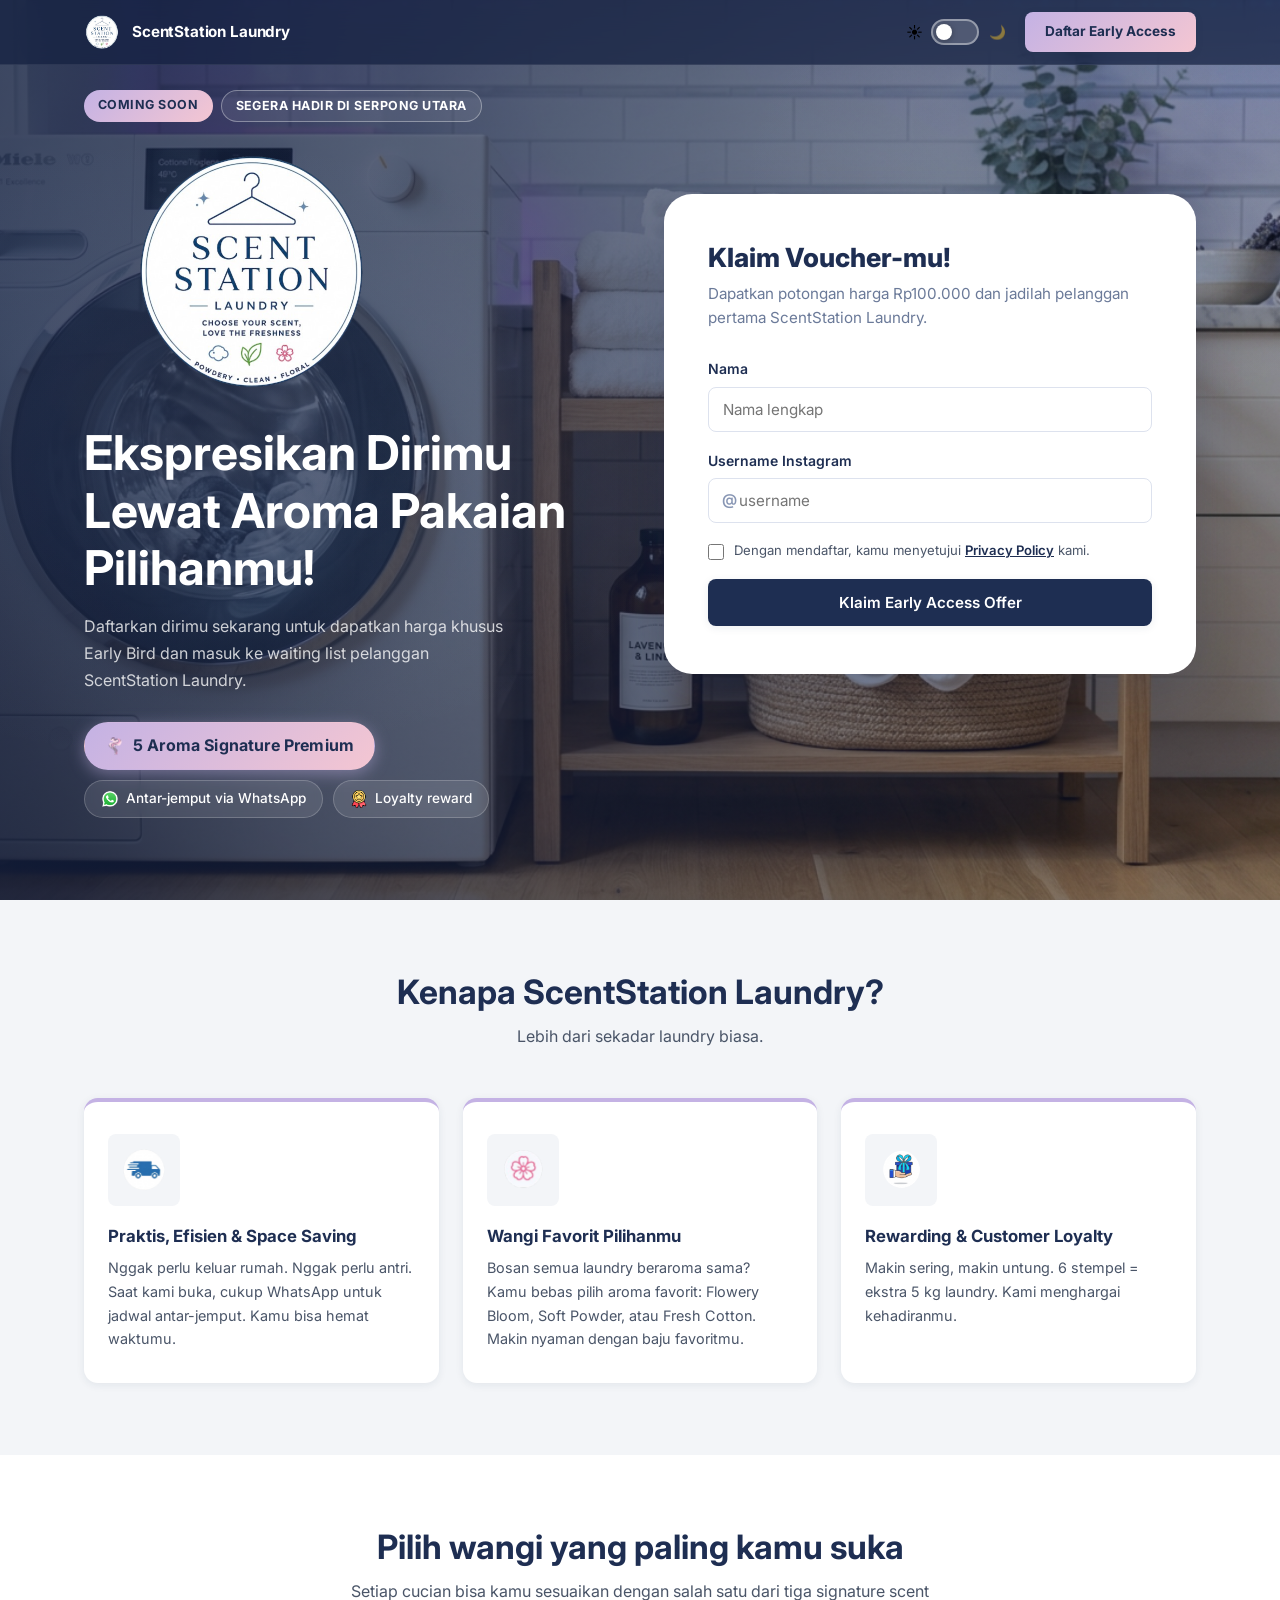
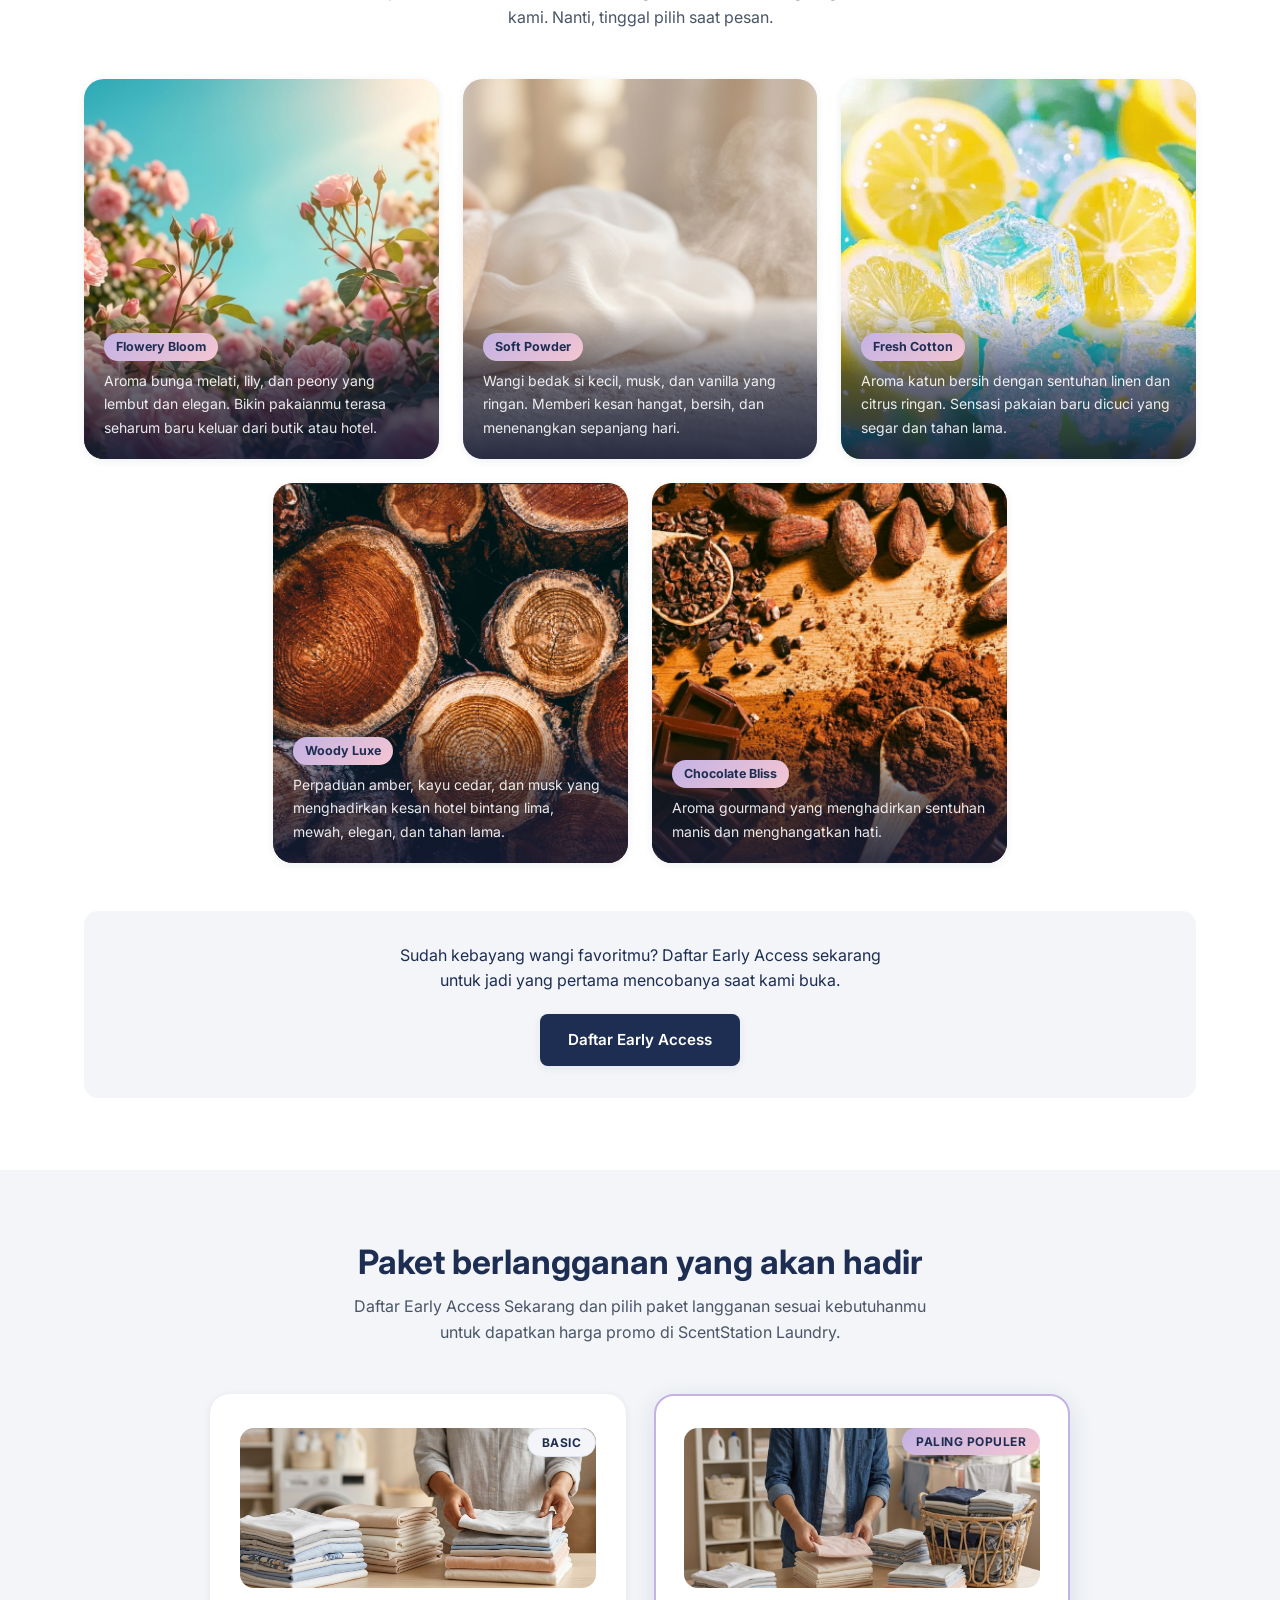
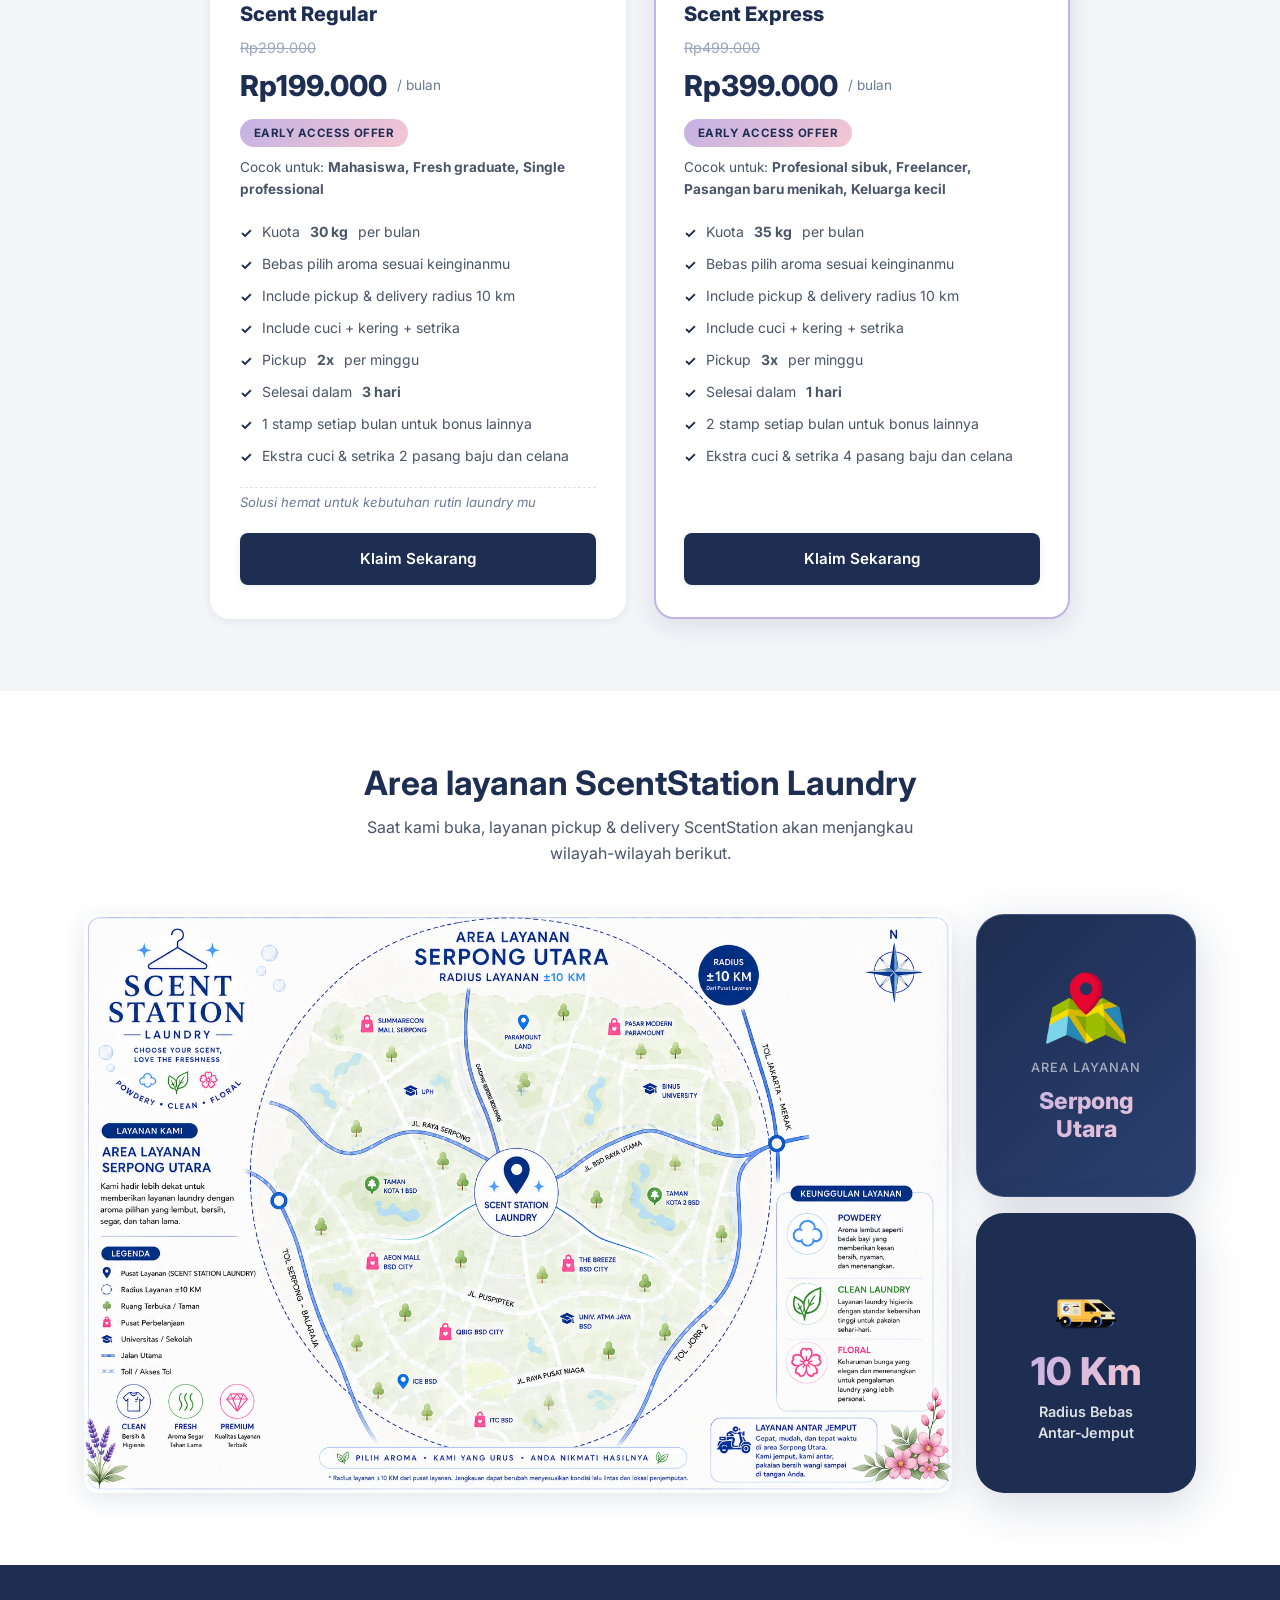
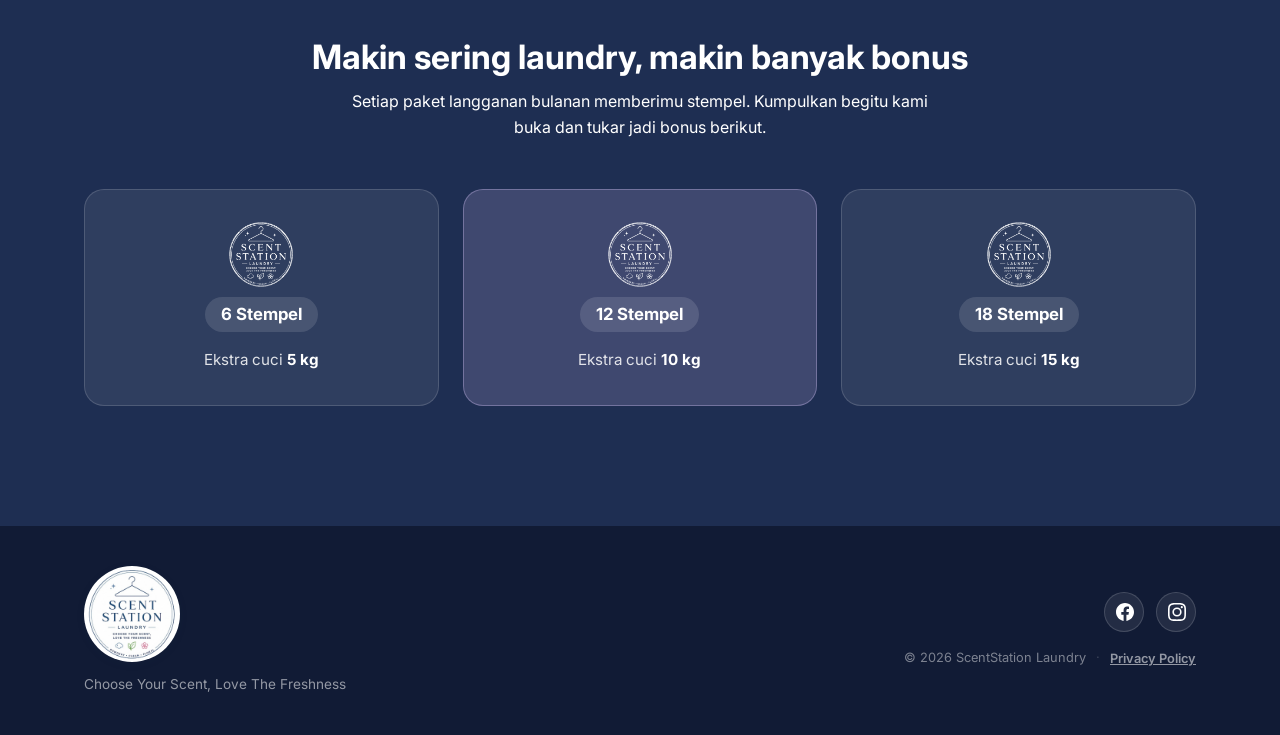
==== index.html @ eb3fe1e5 "Add thank-you page with unique URL, redirect after form submit" ====
<!DOCTYPE html>
<html lang="id">

<head>
  <meta charset="UTF-8" />
  <meta name="viewport" content="width=device-width, initial-scale=1.0" />
  <title>ScentStation Laundry – Coming Soon</title>
  <meta name="description"
    content="ScentStation Laundry – Layanan laundry antar-jemput dengan personalisasi aroma. Segera hadir di Alam Sutera, Gading Serpong, dan BSD." />
  <link rel="icon" type="image/png" href="Assets/Favicon_SSL.png" />

  <!-- Preconnect for fonts -->
  <link rel="preconnect" href="https://fonts.googleapis.com" />
  <link rel="preconnect" href="https://fonts.gstatic.com" crossorigin />

  <!-- Preload hero background image (LCP resource) -->
  <link rel="preload" as="image" href="Assets/hero-bg.jpg" />

  <!-- Load Google Fonts async to avoid render blocking (only weights actually used) -->
  <link rel="preload" as="style"
    href="https://fonts.googleapis.com/css2?family=Inter:wght@400;500;600;700;800&display=swap" />
  <link rel="stylesheet" href="https://fonts.googleapis.com/css2?family=Inter:wght@400;500;600;700;800&display=swap"
    media="print" onload="this.media='all'" />
  <noscript>
    <link rel="stylesheet"
      href="https://fonts.googleapis.com/css2?family=Inter:wght@400;500;600;700;800&display=swap" />
  </noscript>

  <link rel="stylesheet" href="style.css" />

  <!-- Google tag (gtag.js) -->
  <script async src="https://www.googletagmanager.com/gtag/js?id=G-CTFJGKZ987"></script>
  <script>
    window.dataLayer = window.dataLayer || [];
    function gtag(){dataLayer.push(arguments);}
    gtag('js', new Date());
    gtag('config', 'G-CTFJGKZ987');
  </script>

  <!-- Meta Pixel Code -->
  <script>
  !function(f,b,e,v,n,t,s)
  {if(f.fbq)return;n=f.fbq=function(){n.callMethod?
  n.callMethod.apply(n,arguments):n.queue.push(arguments)};
  if(!f._fbq)f._fbq=n;n.push=n;n.loaded=!0;n.version='2.0';
  n.queue=[];t=b.createElement(e);t.async=!0;
  t.src=v;s=b.getElementsByTagName(e)[0];
  s.parentNode.insertBefore(t,s)}(window, document,'script',
  'https://connect.facebook.net/en_US/fbevents.js');
  fbq('init', '988923817155134');
  fbq('track', 'PageView');
  </script>
  <noscript><img height="1" width="1" style="display:none"
  src="https://www.facebook.com/tr?id=988923817155134&ev=PageView&noscript=1"
  /></noscript>
  <!-- End Meta Pixel Code -->

  <!-- Google Tag Manager -->
  <script>(function(w,d,s,l,i){w[l]=w[l]||[];w[l].push({'gtm.start':
  new Date().getTime(),event:'gtm.js'});var f=d.getElementsByTagName(s)[0],
  j=d.createElement(s),dl=l!='dataLayer'?'&l='+l:'';j.async=true;j.src=
  'https://www.googletagmanager.com/gtm.js?id='+i+dl;f.parentNode.insertBefore(j,f);
  })(window,document,'script','dataLayer','GTM-MBFFF9TH');</script>
  <!-- End Google Tag Manager -->
</head>

<body>

  <!-- Google Tag Manager (noscript) -->
  <noscript><iframe src="https://www.googletagmanager.com/ns.html?id=GTM-MBFFF9TH"
  height="0" width="0" style="display:none;visibility:hidden"></iframe></noscript>
  <!-- End Google Tag Manager (noscript) -->

  <!-- =========================================
       NAVBAR
  ========================================== -->
  <nav class="navbar" id="navbar">
    <div class="navbar__inner">
      <a href="#hero" class="navbar__brand">
        <img src="Assets/Logo-SSL.png" alt="ScentStation Laundry" class="navbar__logo" width="72" height="36" />
        <span class="navbar__name">ScentStation Laundry</span>
      </a>
      <div class="navbar__right">
        <button class="theme-toggle" id="themeToggle" aria-label="Toggle dark/light mode" title="Toggle mode">
          <span class="theme-toggle__icon theme-toggle__icon--sun">☀️</span>
          <span class="theme-toggle__track">
            <span class="theme-toggle__thumb"></span>
          </span>
          <span class="theme-toggle__icon theme-toggle__icon--moon">🌙</span>
        </button>
        <a href="#hero" class="btn btn--primary navbar__cta" onclick="scrollToForm(event)">
          Daftar Early Access
        </a>
      </div>
    </div>
  </nav>

  <!-- =========================================
       HERO SECTION
  ========================================== -->
  <section class="hero" id="hero">
    <div class="hero__container">

      <!-- LEFT COLUMN -->
      <div class="hero__left">
        <div class="hero__brand-header">
          <div class="hero__badges">
            <span class="badge badge--coming-soon">Coming Soon</span>
            <span class="badge badge--location">Segera hadir di Serpong Utara</span>
          </div>

          <img src="Assets/Logo-SSL.png" alt="ScentStation Laundry Logo" class="hero__logo" width="280" height="140"
            fetchpriority="high" />
        </div>

        <h1 class="hero__headline">Ekspresikan Dirimu<br />Lewat Aroma Pakaian Pilihanmu!</h1>
        <p class="hero__subheadline">
          Daftarkan dirimu sekarang untuk dapatkan harga khusus Early Bird
          dan masuk ke waiting list pelanggan ScentStation&nbsp;Laundry.
        </p>

        <div class="hero__chips">
          <span class="chip chip--featured">
            <img src="Assets/scent-icon.png" alt="" class="chip__icon" width="18" height="18" />
            5 Aroma Signature Premium
          </span>
          <span class="chip">
            <img src="Assets/WhatsApp-icon.png" alt="" class="chip__icon" width="18" height="18" />
            Antar-jemput via WhatsApp
          </span>
          <span class="chip">
            <img src="Assets/rewardpin-icon.png" alt="" class="chip__icon" width="18" height="18" />
            Loyalty reward
          </span>
        </div>
      </div>

      <!-- RIGHT COLUMN – LEAD FORM -->
      <div class="hero__right">
        <div class="lead-form-card" id="lead-form-card">
          <h2 class="lead-form-card__title">Klaim Voucher-mu!</h2>
          <p class="lead-form-card__subtitle">Dapatkan potongan harga Rp100.000 dan jadilah pelanggan pertama
            ScentStation Laundry.</p>

          <form id="leadForm" novalidate>
            <div class="form-group">
              <label for="nama" class="form-label">Nama</label>
              <input type="text" id="nama" name="nama" class="form-input" placeholder="Nama lengkap" autocomplete="name"
                required />
              <span class="form-error" id="namaError">Nama wajib diisi.</span>
            </div>

            <div class="form-group">
              <label for="instagram" class="form-label">Username Instagram</label>
              <div class="input-instagram-wrap">
                <span class="input-instagram-prefix">@</span>
                <input type="text" id="instagram" name="instagram" class="form-input form-input--instagram"
                  placeholder="username" autocomplete="off" required />
              </div>
              <span class="form-error" id="instagramError">Username Instagram wajib diisi.</span>
            </div>

            <div class="form-checkbox-wrap">
              <input type="checkbox" id="privacyConsent" name="privacyConsent" class="form-checkbox" required />
              <label for="privacyConsent" class="form-checkbox-label">
                Dengan mendaftar, kamu menyetujui
                <button type="button" class="link-btn" id="openPrivacyPolicy">Privacy Policy</button>
                kami.
              </label>
            </div>
            <span class="form-error" id="consentError">Kamu perlu menyetujui Privacy Policy untuk melanjutkan.</span>

            <button type="submit" class="btn btn--primary btn--full" id="submitBtn">
              Klaim Early Access Offer
            </button>
          </form>
        </div>
      </div>
    </div>
  </section>

  <!-- =========================================
       SECTION: KENAPA SCENTSTATION
  ========================================== -->
  <section class="section section--light" id="kenapa">
    <div class="container">
      <div class="section-header">
        <h2 class="section-title">Kenapa ScentStation Laundry?</h2>
        <p class="section-sub">Lebih dari sekadar laundry biasa.</p>
      </div>

      <div class="cards-3">
        <!-- Card 1 -->
        <div class="value-card">
          <div class="value-card__icon-wrap">
            <img src="Assets/delivery-icon.png" alt="Pickup & Delivery" class="value-card__icon" width="42" height="42"
              loading="lazy" />
          </div>
          <h3 class="value-card__title">Praktis, Efisien &amp; Space Saving</h3>
          <p class="value-card__body">
            Nggak perlu keluar rumah. Nggak perlu antri. Saat kami buka, cukup WhatsApp untuk jadwal
            antar-jemput. Kamu bisa hemat waktumu.
          </p>
        </div>

        <!-- Card 2 -->
        <div class="value-card">
          <div class="value-card__icon-wrap">
            <img src="Assets/flower-icon.png" alt="Pilih Aroma" class="value-card__icon" width="42" height="42"
              loading="lazy" />
          </div>
          <h3 class="value-card__title">Wangi Favorit Pilihanmu</h3>
          <p class="value-card__body">
            Bosan semua laundry beraroma sama? Kamu bebas pilih aroma favorit: Flowery Bloom,
            Soft Powder, atau Fresh Cotton. Makin nyaman dengan baju favoritmu.
          </p>
        </div>

        <!-- Card 3 -->
        <div class="value-card">
          <div class="value-card__icon-wrap">
            <img src="Assets/reward-icon.png" alt="Loyalty Reward" class="value-card__icon" width="42" height="42"
              loading="lazy" />
          </div>
          <h3 class="value-card__title">Rewarding &amp; Customer Loyalty</h3>
          <p class="value-card__body">
            Makin sering, makin untung. 6 stempel = ekstra 5&nbsp;kg laundry. Kami menghargai kehadiranmu.
          </p>
        </div>
      </div>
    </div>
  </section>

  <!-- =========================================
       SECTION: PILIH AROMA
  ========================================== -->
  <section class="section section--white" id="aroma">
    <div class="container">
      <div class="section-header">
        <h2 class="section-title">Pilih wangi yang paling kamu suka</h2>
        <p class="section-sub">
          Setiap cucian bisa kamu sesuaikan dengan salah satu dari tiga signature scent kami.
          Nanti, tinggal pilih saat pesan.
        </p>
      </div>

      <div class="aroma-grid">
        <!-- Flowery Bloom -->
        <div class="aroma-card aroma-card--floral">
          <div class="aroma-card__visual">
            <img src="Assets/floral-illustration.png" alt="Flowery Bloom" class="aroma-card__img" loading="lazy" />
          </div>
          <div class="aroma-card__content">
            <span class="aroma-badge">Flowery Bloom</span>
            <p class="aroma-card__desc">
              Aroma bunga melati, lily, dan peony yang lembut dan elegan. Bikin pakaianmu terasa
              seharum baru keluar dari butik atau hotel.
            </p>
          </div>
        </div>

        <!-- Soft Powder -->
        <div class="aroma-card aroma-card--powder">
          <div class="aroma-card__visual">
            <img src="Assets/powdery-illustration.png" alt="Soft Powder" class="aroma-card__img" loading="lazy" />
          </div>
          <div class="aroma-card__content">
            <span class="aroma-badge">Soft Powder</span>
            <p class="aroma-card__desc">
              Wangi bedak si kecil, musk, dan vanilla yang ringan. Memberi kesan hangat, bersih, dan
              menenangkan sepanjang hari.
            </p>
          </div>
        </div>

        <!-- Fresh Cotton -->
        <div class="aroma-card aroma-card--cotton">
          <div class="aroma-card__visual">
            <img src="Assets/fresh-illustration.png" alt="Fresh Cotton" class="aroma-card__img" loading="lazy" />
          </div>
          <div class="aroma-card__content">
            <span class="aroma-badge">Fresh Cotton</span>
            <p class="aroma-card__desc">
              Aroma katun bersih dengan sentuhan linen dan citrus ringan. Sensasi pakaian baru
              dicuci yang segar dan tahan lama.
            </p>
          </div>
        </div>

        <!-- Woody Luxe -->
        <div class="aroma-card aroma-card--woody">
          <div class="aroma-card__visual">
            <img src="Assets/Woody.png" alt="Woody Luxe" class="aroma-card__img" loading="lazy" />
          </div>
          <div class="aroma-card__content">
            <span class="aroma-badge">Woody Luxe</span>
            <p class="aroma-card__desc">
              Perpaduan amber, kayu cedar, dan musk yang menghadirkan kesan hotel bintang lima, mewah, elegan, dan tahan lama.
            </p>
          </div>
        </div>

        <!-- Chocolate Bliss -->
        <div class="aroma-card aroma-card--chocolate">
          <div class="aroma-card__visual">
            <img src="Assets/Choco.png" alt="Chocolate Bliss" class="aroma-card__img" loading="lazy" />
          </div>
          <div class="aroma-card__content">
            <span class="aroma-badge">Chocolate Bliss</span>
            <p class="aroma-card__desc">
              Aroma gourmand yang menghadirkan sentuhan manis dan menghangatkan hati.
            </p>
          </div>
        </div>
      </div>

      <div class="aroma-cta">
        <p class="aroma-cta__text">
          Sudah kebayang wangi favoritmu? Daftar Early Access sekarang untuk jadi yang pertama
          mencobanya saat kami buka.
        </p>
        <a href="#hero" class="btn btn--primary aroma-cta__btn">Daftar Early Access</a>
      </div>
    </div>
  </section>

  <!-- =========================================
       SECTION: PAKET LANGGANAN
  ========================================== -->
  <section class="section section--light" id="paket">
    <div class="container">
      <div class="section-header">
        <h2 class="section-title">Paket berlangganan yang akan hadir</h2>
        <p class="section-sub">
          Daftar Early Access Sekarang dan pilih paket langganan sesuai kebutuhanmu
          untuk dapatkan harga promo di ScentStation Laundry.
        </p>
      </div>

      <div class="pricing-grid">

        <!-- SCENT REGULAR -->
        <div class="pricing-card">
          <div class="pricing-card__header">
            <div class="pricing-card__illustration">
              <img src="Assets/paketregular-illustration.png" alt="Scent Regular" loading="lazy" />
            </div>
            <span class="pricing-badge pricing-badge--basic">Basic</span>
            <h3 class="pricing-card__name">Scent Regular</h3>
            <div class="pricing-card__price-block">
              <span class="pricing-card__price-original">Rp299.000</span>
              <div class="pricing-card__price-row">
                <span class="pricing-card__price">Rp199.000</span>
                <span class="pricing-card__period">/ bulan</span>
                <span class="badge badge--early-access">Early Access Offer</span>
              </div>
            </div>
            <p class="pricing-card__fit">
              Cocok untuk: <strong>Mahasiswa, Fresh graduate, Single professional</strong>
            </p>
          </div>

          <ul class="pricing-card__features">
            <li><span class="feat-icon">✓</span> Kuota <strong>30 kg</strong> per bulan</li>
            <li><span class="feat-icon">✓</span> Bebas pilih aroma sesuai keinginanmu</li>
            <li><span class="feat-icon">✓</span> Include pickup &amp; delivery radius 10 km</li>
            <li><span class="feat-icon">✓</span> Include cuci + kering + setrika</li>
            <li><span class="feat-icon">✓</span> Pickup <strong>2x</strong> per minggu</li>
            <li><span class="feat-icon">✓</span> Selesai dalam <strong>3 hari</strong></li>
            <li><span class="feat-icon">✓</span> 1 stamp setiap bulan untuk bonus lainnya</li>
            <li><span class="feat-icon">✓</span> Ekstra cuci &amp; setrika 2 pasang baju dan celana</li>
          </ul>

          <p class="pricing-card__highlight">
            Solusi hemat untuk kebutuhan rutin laundry mu
          </p>

          <a href="#hero" class="btn btn--primary btn--full pricing-btn" onclick="scrollToForm(event)">
            Klaim Sekarang
          </a>
        </div>

        <!-- SCENT EXPRESS -->
        <div class="pricing-card pricing-card--popular">
          <div class="pricing-card__header">
            <div class="pricing-card__illustration">
              <img src="Assets/paketexpress-illustration.png" alt="Scent Express" loading="lazy" />
            </div>
            <span class="pricing-badge pricing-badge--popular">Paling Populer</span>
            <h3 class="pricing-card__name">Scent Express</h3>
            <div class="pricing-card__price-block">
              <span class="pricing-card__price-original">Rp499.000</span>
              <div class="pricing-card__price-row">
                <span class="pricing-card__price">Rp399.000</span>
                <span class="pricing-card__period">/ bulan</span>
                <span class="badge badge--early-access">Early Access Offer</span>
              </div>
            </div>
            <p class="pricing-card__fit">
              Cocok untuk: <strong>Profesional sibuk, Freelancer, Pasangan baru menikah, Keluarga kecil</strong>
            </p>
          </div>

          <ul class="pricing-card__features">
            <li><span class="feat-icon">✓</span> Kuota <strong>35 kg</strong> per bulan</li>
            <li><span class="feat-icon">✓</span> Bebas pilih aroma sesuai keinginanmu</li>
            <li><span class="feat-icon">✓</span> Include pickup &amp; delivery radius 10 km</li>
            <li><span class="feat-icon">✓</span> Include cuci + kering + setrika</li>
            <li><span class="feat-icon">✓</span> Pickup <strong>3x</strong> per minggu</li>
            <li><span class="feat-icon">✓</span> Selesai dalam <strong>1 hari</strong></li>
            <li><span class="feat-icon">✓</span> 2 stamp setiap bulan untuk bonus lainnya</li>
            <li><span class="feat-icon">✓</span> Ekstra cuci &amp; setrika 4 pasang baju dan celana</li>
          </ul>

          <a href="#hero" class="btn btn--primary btn--full pricing-btn" onclick="scrollToForm(event)">
            Klaim Sekarang
          </a>
        </div>

      </div>
    </div>
  </section>

  <!-- =========================================
       SECTION: PICKUP & DELIVERY AREA
  ========================================== -->
  <section class="section section--white" id="area">
    <div class="container">
      <div class="section-header">
        <h2 class="section-title">Area layanan ScentStation Laundry</h2>
        <p class="section-sub">
          Saat kami buka, layanan pickup &amp; delivery ScentStation akan menjangkau wilayah-wilayah
          berikut.
        </p>
      </div>

      <div class="area-content">
        <div class="area-map">
          <img src="Assets/New_Map_SSL.png" alt="Peta area layanan ScentStation Laundry" class="area-map__img"
            loading="lazy" />
        </div>
        <div class="area-chips-wrap">
          <div class="area-radius-card area-radius-card--area">
            <img src="Assets/coverage.png" alt="Lokasi" class="area-radius-card__icon area-radius-card__icon--colored"
              width="40" height="40" loading="lazy" />
            <p class="area-radius-card__area-title">Area Layanan</p>
            <p class="area-radius-card__number area-radius-card__number--sm">Serpong Utara</p>
          </div>
          <div class="area-radius-card">
            <img src="Assets/delivery.png" alt="Delivery" class="area-radius-card__icon area-radius-card__icon--colored"
              width="40" height="40" loading="lazy" />
            <p class="area-radius-card__number">10 Km</p>
            <p class="area-radius-card__label">Radius Bebas<br />Antar-Jemput</p>
          </div>
        </div>
      </div>
    </div>
  </section>

  <!-- =========================================
       SECTION: CUSTOMER REWARD
  ========================================== -->
  <section class="section section--navy" id="reward">
    <div class="container">
      <div class="section-header section-header--light">
        <h2 class="section-title">Makin sering laundry, makin banyak bonus</h2>
        <p class="section-sub">
          Setiap paket langganan bulanan memberimu stempel. Kumpulkan begitu kami buka dan tukar
          jadi bonus berikut.
        </p>
      </div>

      <div class="reward-grid">
        <div class="reward-card">
          <div class="reward-card__stamps">
            <img src="Assets/StampPutih_SSL.png" alt="Stamp" class="reward-stamp-img" width="64" height="64"
              loading="lazy" />
            <span class="reward-card__count">6 Stempel</span>
          </div>
          <p class="reward-card__bonus">Ekstra cuci <strong>5 kg</strong></p>
        </div>

        <div class="reward-card reward-card--mid">
          <div class="reward-card__stamps">
            <img src="Assets/StampPutih_SSL.png" alt="Stamp" class="reward-stamp-img" width="64" height="64"
              loading="lazy" />
            <span class="reward-card__count">12 Stempel</span>
          </div>
          <p class="reward-card__bonus">Ekstra cuci <strong>10 kg</strong></p>
        </div>

        <div class="reward-card">
          <div class="reward-card__stamps">
            <img src="Assets/StampPutih_SSL.png" alt="Stamp" class="reward-stamp-img" width="64" height="64"
              loading="lazy" />
            <span class="reward-card__count">18 Stempel</span>
          </div>
          <p class="reward-card__bonus">Ekstra cuci <strong>15 kg</strong></p>
        </div>
      </div>

    </div>
  </section>

  <!-- =========================================
       FOOTER
  ========================================== -->
  <footer class="footer">
    <div class="container footer__inner">
      <div class="footer__brand">
        <div class="footer__logo-wrap">
          <img src="Assets/Logo-SSL.png" alt="ScentStation Laundry" class="footer__logo" width="88" height="44"
            loading="lazy" />
        </div>
        <p class="footer__tagline">Choose Your Scent, Love The Freshness</p>
      </div>
      <div class="footer__right">
        <div class="footer__socials">
          <a href="https://web.facebook.com/ScentStationlaundry" target="_blank" rel="noopener noreferrer" class="social-btn social-btn--facebook" aria-label="Facebook">
            <span class="social-btn__icon">
              <svg class="social-svg" viewBox="0 0 24 24" width="18" height="18">
                <path fill="currentColor" d="M24 12.073c0-6.627-5.373-12-12-12s-12 5.373-12 12c0 5.99 4.388 10.954 10.125 11.854v-8.385H7.078v-3.47h3.047V9.43c0-3.007 1.792-4.669 4.533-4.669 1.312 0 2.686.235 2.686.235v2.953H15.83c-1.491 0-1.956.925-1.956 1.874v2.25h3.328l-.532 3.47h-2.796v8.385C19.612 23.027 24 18.062 24 12.073z"/>
              </svg>
            </span>
            <span class="social-btn__text">Facebook</span>
          </a>
          <a href="https://www.instagram.com/scentstation.laundry" target="_blank" rel="noopener noreferrer" class="social-btn social-btn--instagram" aria-label="Instagram">
            <span class="social-btn__icon">
              <svg class="social-svg" viewBox="0 0 24 24" width="18" height="18">
                <path fill="currentColor" d="M12 2.163c3.204 0 3.584.012 4.85.07 3.252.148 4.771 1.691 4.919 4.919.058 1.265.069 1.645.069 4.849 0 3.205-.012 3.584-.069 4.849-.149 3.225-1.664 4.771-4.919 4.919-1.266.058-1.644.07-4.85.07-3.204 0-3.584-.012-4.849-.07-3.26-.149-4.771-1.699-4.919-4.92-.058-1.265-.07-1.644-.07-4.849 0-3.204.013-3.583.07-4.849.149-3.227 1.664-4.771 4.919-4.919 1.266-.057 1.645-.069 4.849-.069zM12 0C8.741 0 8.333.014 7.053.072 2.695.272.273 2.69.073 7.051.014 8.333 0 8.741 0 12c0 3.259.014 3.668.072 4.948.2 4.358 2.618 6.78 6.98 6.98 1.281.058 1.689.072 4.948.072 3.259 0 3.668-.014 4.948-.072 4.354-.2 6.782-2.618 6.979-6.98.059-1.28.073-1.689.073-4.948 0-3.259-.014-3.667-.072-4.947-.196-4.354-2.617-6.78-6.979-6.98C15.668.014 15.259 0 12 0zm0 5.838a6.162 6.162 0 1 0 0 12.324 6.162 6.162 0 0 0 0-12.324zM12 16a4 4 0 1 1 0-8 4 4 0 0 1 0 8zm6.406-11.845a1.44 1.44 0 1 0 0 2.881 1.44 1.44 0 0 0 0-2.881z"/>
              </svg>
            </span>
            <span class="social-btn__text">Instagram</span>
          </a>
        </div>
        <div class="footer__copy">
          <span>&copy; 2026 ScentStation Laundry</span>
          <span class="footer__divider">&middot;</span>
          <button type="button" class="link-btn" id="openPrivacyFooter">Privacy Policy</button>
        </div>
      </div>
    </div>
  </footer>

  <!-- =========================================
       PRIVACY POLICY POP-UP
  ========================================== -->
  <div class="overlay" id="privacyOverlay" role="dialog" aria-modal="true" aria-labelledby="privacyTitle" hidden>
    <div class="popup popup--privacy">
      <button class="popup__close" id="closePrivacy" aria-label="Tutup">&#x2715;</button>
      <h2 class="popup__title" id="privacyTitle">Privacy Policy</h2>
      <div class="privacy-content" id="privacyContent">
        <p class="privacy-effective"><strong>Berlaku sejak:</strong> <span id="privacyDate"></span></p>

        <h3>1. Siapa Kami</h3>
        <p>ScentStation Laundry adalah layanan laundry antar-jemput dengan personalisasi aroma yang sedang bersiap
          beroperasi di wilayah Alam Sutera, Gading Serpong, dan BSD. Saat ini kami berada pada tahap pra-launching.
          Kami berkomitmen untuk melindungi privasi dan data pribadi calon pelanggan kami sesuai dengan ketentuan
          peraturan perundang-undangan yang berlaku.</p>

        <h3>2. Data yang Kami Kumpulkan</h3>
        <p>Melalui formulir pendaftaran waitlist pra-launching ini, kami mengumpulkan:</p>
        <ul>
          <li><strong>Nama</strong>: untuk mengidentifikasi dan menyapa kamu secara personal.</li>
          <li><strong>Username Instagram</strong>: sebagai saluran komunikasi utama terkait informasi peluncuran
            layanan.</li>
        </ul>
        <p>Kami tidak mengumpulkan nomor telepon, alamat email, alamat fisik, atau data keuangan pada tahap ini.</p>

        <h3>3. Tujuan Penggunaan Data</h3>
        <p>Data yang kamu berikan digunakan semata-mata untuk:</p>
        <ul>
          <li>Mengirimkan informasi peluncuran resmi ScentStation Laundry kepadamu.</li>
          <li>Menghubungi kamu terkait penawaran early bird bagi pendaftar awal.</li>
          <li>Memasukkan namamu ke dalam waiting list pelanggan pertama ScentStation Laundry.</li>
        </ul>

        <h3>4. Penyimpanan Data</h3>
        <p>Data kamu disimpan secara aman dan hanya dapat diakses oleh tim internal ScentStation Laundry. Kami tidak
          menyimpan data di server pihak ketiga yang tidak terpercaya.</p>

        <h3>5. Tidak Ada Pembagian Data ke Pihak Ketiga</h3>
        <p>ScentStation Laundry <strong>tidak menjual, menyewakan, atau membagikan</strong> data pribadimu kepada pihak
          ketiga mana pun — termasuk pengiklan, mitra bisnis, atau platform lain — tanpa persetujuan eksplisit darimu.
        </p>

        <h3>6. Hak Kamu atas Data Pribadi</h3>
        <p>Kamu berhak untuk:</p>
        <ul>
          <li>Meminta akses ke data pribadi yang telah kamu berikan.</li>
          <li>Meminta penghapusan datamu dari sistem kami kapan saja.</li>
          <li>Menarik persetujuan dan berhenti menerima komunikasi dari kami.</li>
        </ul>
        <p>Untuk menggunakan hak-hak tersebut, hubungi kami melalui Instagram <strong>@scentstation.laundry</strong>.
        </p>

        <h3>7. Keamanan Data</h3>
        <p>Kami menerapkan langkah-langkah keamanan yang wajar untuk melindungi data pribadimu dari akses tidak sah,
          perubahan, pengungkapan, atau penghancuran.</p>

        <h3>8. Perubahan Kebijakan</h3>
        <p>ScentStation Laundry dapat memperbarui Privacy Policy ini sewaktu-waktu. Perubahan signifikan akan
          diinformasikan melalui Instagram kami. Tanggal pembaruan akan selalu tercantum di bagian atas dokumen ini.</p>

        <h3>9. Hubungi Kami</h3>
        <p>Jika kamu memiliki pertanyaan tentang Privacy Policy ini, silakan hubungi kami melalui:<br />
          Instagram: <strong>@scentstation.laundry</strong></p>
      </div>
      <button class="btn btn--primary popup__close-btn" id="closePrivacyBtn">Mengerti</button>
    </div>
  </div>

  <button class="klaim-voucher" id="klaimVoucher" aria-label="Klaim Voucher" title="Klaim Voucher">
    <img src="Assets/icon-gift.png" alt="Klaim Voucher" class="klaim-voucher__icon" width="60" height="60" />
  </button>

  <script src="script.js" defer></script>
</body>

</html>
---- style.css ----
/* =============================================
   SCENTSTATION LAUNDRY – STYLESHEET
   ============================================= */

/* ── 1. RESET & BASE ─────────────────────────── */
*,
*::before,
*::after {
  box-sizing: border-box;
  margin: 0;
  padding: 0;
}

html {
  scroll-behavior: smooth;
  font-size: 16px;
}

body {
  font-family: 'Inter', sans-serif;
  background-color: #FFFFFF;
  color: #1E2E52;
  line-height: 1.6;
  -webkit-font-smoothing: antialiased;
}

img {
  max-width: 100%;
  height: auto;
  display: block;
}

a {
  text-decoration: none;
  color: inherit;
}

ul {
  list-style: none;
}

button {
  cursor: pointer;
  font-family: inherit;
  border: none;
  background: none;
}

/* ── 2. DESIGN TOKENS ────────────────────────── */
:root {
  --navy: #1E2E52;
  --soft-blue: #A9C7E8;
  --lavender: #C4B2E4;
  --soft-pink: #F4C6D2;
  --white: #FFFFFF;
  --light-gray: #F3F5F8;
  --accent-grad: linear-gradient(135deg, #C4B2E4 0%, #F4C6D2 100%);
  --shadow-sm: 0 2px 8px rgba(30, 46, 82, .08);
  --shadow-md: 0 6px 24px rgba(30, 46, 82, .12);
  --shadow-lg: 0 12px 48px rgba(30, 46, 82, .18);
  --radius-sm: 8px;
  --radius-md: 14px;
  --radius-lg: 20px;
  --radius-xl: 28px;
  --transition: .22s ease;

  /* light mode surface tokens */
  --bg-page: #FFFFFF;
  --bg-light: #F3F5F8;
  --text-primary: #1E2E52;
  --text-secondary: #4a5568;
  --text-muted: #6b7a99;
  --border-color: #dde2ee;
  --card-bg: #FFFFFF;
  --card-shadow: 0 2px 8px rgba(30, 46, 82, .08);
}

/* dark mode overrides */
body.dark-mode {
  --bg-page: #0f172a;
  --bg-light: #1e293b;
  --text-primary: #e2e8f0;
  --text-secondary: #94a3b8;
  --text-muted: #64748b;
  --border-color: #334155;
  --card-bg: #1e293b;
  --card-shadow: 0 2px 8px rgba(0, 0, 0, .3);
}

/* ── 3. TYPOGRAPHY ───────────────────────────── */
h1,
h2,
h3,
h4 {
  line-height: 1.2;
  font-weight: 700;
  color: var(--navy);
}

h1 {
  font-size: clamp(2rem, 4.5vw, 3rem);
}

h2 {
  font-size: clamp(1.5rem, 3vw, 2.1rem);
}

h3 {
  font-size: clamp(1rem, 2vw, 1.2rem);
}

/* ── 4. LAYOUT HELPERS ───────────────────────── */
.container {
  width: 100%;
  max-width: 1160px;
  margin: 0 auto;
  padding: 0 24px;
}

.section {
  padding: 72px 0;
}

.section--white {
  background: var(--white);
}

.section--light {
  background: var(--light-gray);
}

.section--navy {
  background: var(--navy);
}

.section-header {
  text-align: center;
  margin-bottom: 48px;
}

.section-header--light .section-title,
.section-header--light .section-sub {
  color: var(--white);
}

.section-title {
  margin-bottom: 12px;
}

.section-sub {
  font-size: 1rem;
  color: #4a5568;
  max-width: 600px;
  margin: 0 auto;
}

/* ── 5. BUTTONS ──────────────────────────────── */
.btn {
  display: inline-block;
  padding: 14px 28px;
  border-radius: var(--radius-sm);
  font-size: .95rem;
  font-weight: 600;
  text-align: center;
  transition: filter var(--transition), transform var(--transition), box-shadow var(--transition);
  white-space: nowrap;
}

.btn:hover {
  filter: brightness(1.06);
  transform: translateY(-1px);
}

.btn:active {
  transform: translateY(0);
}

.btn--primary {
  background: var(--navy);
  color: var(--white);
  box-shadow: var(--shadow-sm);
}

.btn--primary:hover {
  box-shadow: var(--shadow-md);
}

.btn--outline {
  background: transparent;
  color: var(--navy);
  border: 2px solid var(--navy);
}

.btn--outline:hover {
  background: var(--navy);
  color: var(--white);
}

.btn--accent {
  background: var(--accent-grad);
  color: var(--navy);
  font-weight: 700;
}

.btn--full {
  width: 100%;
  display: block;
}

.link-btn {
  background: none;
  border: none;
  color: var(--navy);
  font-weight: 600;
  text-decoration: underline;
  cursor: pointer;
  font-size: inherit;
  padding: 0;
}

/* ── 6. BADGES ───────────────────────────────── */
.badge {
  display: inline-block;
  padding: 5px 14px;
  border-radius: 999px;
  font-size: .78rem;
  font-weight: 700;
  letter-spacing: .04em;
  text-transform: uppercase;
}

.badge--coming-soon {
  background: var(--accent-grad);
  color: var(--navy);
}

.badge--location {
  background: rgba(169, 199, 232, .25);
  color: var(--navy);
  border: 1px solid var(--soft-blue);
}

.badge--early-access {
  background: var(--accent-grad);
  color: var(--navy);
  font-size: .72rem;
  margin-top: 4px;
}

/* ── DARK MODE TOKENS ────────────────────────── */
body {
  transition: background-color .3s ease, color .3s ease;
}

body.dark-mode {
  background-color: #0f172a;
  color: #e2e8f0;
}

body.dark-mode .section--white {
  background: #0f172a;
}

body.dark-mode .section--light {
  background: #1e293b;
}

body.dark-mode h1,
body.dark-mode h2,
body.dark-mode h3,
body.dark-mode h4 {
  color: #e2e8f0;
}

body.dark-mode .section-sub {
  color: #94a3b8;
}

body.dark-mode .value-card {
  background: #1e293b;
  box-shadow: 0 2px 8px rgba(0, 0, 0, .3);
}

body.dark-mode .value-card__title {
  color: #e2e8f0;
}

body.dark-mode .value-card__body {
  color: #94a3b8;
}

body.dark-mode .value-card__icon-wrap {
  background: #0f172a;
}

body.dark-mode .lead-form-card {
  background: #1e293b;
}

body.dark-mode .lead-form-card__title {
  color: #e2e8f0;
}

body.dark-mode .lead-form-card__subtitle {
  color: #64748b;
}

body.dark-mode .form-label {
  color: #e2e8f0;
}

body.dark-mode .form-input {
  background: #0f172a;
  color: #e2e8f0;
  border-color: #334155;
}

body.dark-mode .form-checkbox-label {
  color: #94a3b8;
}

body.dark-mode .form-checkbox-label .link-btn {
  color: #e2e8f0;
}

body.dark-mode .pricing-card {
  background: #1e293b;
  box-shadow: 0 2px 8px rgba(0, 0, 0, .3);
}

body.dark-mode .pricing-card__name {
  color: #e2e8f0;
}

body.dark-mode .pricing-card__price {
  color: #e2e8f0;
}

body.dark-mode .pricing-card__period {
  color: #64748b;
}

body.dark-mode .pricing-card__fit {
  color: #94a3b8;
}

body.dark-mode .pricing-card__features li {
  color: #94a3b8;
}

body.dark-mode .pricing-card__highlight {
  color: #64748b;
  border-top-color: #334155;
}

body.dark-mode .pricing-badge--basic {
  background: #0f172a;
  color: #e2e8f0;
  border-color: #334155;
}

body.dark-mode .aroma-cta {
  background: #1e293b;
}

body.dark-mode .aroma-cta__text {
  color: #e2e8f0;
}

body.dark-mode .popup {
  background: #1e293b;
}

body.dark-mode .popup__title {
  color: #e2e8f0;
}

body.dark-mode .popup__body {
  color: #94a3b8;
}

body.dark-mode .privacy-content {
  color: #94a3b8;
}

body.dark-mode .privacy-content h3 {
  color: #e2e8f0;
}

/* ── THEME TOGGLE SLIDER ─────────────────────── */
.navbar__right {
  display: flex;
  align-items: center;
  gap: 16px;
}

.theme-toggle {
  display: flex;
  align-items: center;
  gap: 8px;
  background: none;
  border: none;
  cursor: pointer;
  padding: 4px 2px;
  border-radius: 999px;
  outline: none;
}

.theme-toggle:focus-visible {
  box-shadow: 0 0 0 3px rgba(196, 178, 228, .5);
  border-radius: 999px;
}

.theme-toggle__icon {
  font-size: 1rem;
  line-height: 1;
  user-select: none;
  transition: opacity .3s ease, transform .3s ease;
}

/* sun visible in light, faded in dark */
.theme-toggle__icon--sun {
  opacity: 1;
  transform: scale(1);
}

.theme-toggle__icon--moon {
  opacity: .45;
  transform: scale(.85);
}

body.dark-mode .theme-toggle__icon--sun {
  opacity: .45;
  transform: scale(.85);
}

body.dark-mode .theme-toggle__icon--moon {
  opacity: 1;
  transform: scale(1);
}

.theme-toggle__track {
  width: 48px;
  height: 26px;
  background: rgba(255, 255, 255, .18);
  border: 2px solid rgba(255, 255, 255, .4);
  border-radius: 999px;
  position: relative;
  transition: background .35s ease, border-color .35s ease;
  flex-shrink: 0;
}

.theme-toggle__thumb {
  position: absolute;
  top: 3px;
  left: 3px;
  width: 16px;
  height: 16px;
  border-radius: 50%;
  background: #ffffff;
  box-shadow: 0 1px 6px rgba(0, 0, 0, .3);
  transition: transform .35s cubic-bezier(.4, 0, .2, 1), background .35s ease;
}

/* dark mode — track fills with accent, thumb slides right */
body.dark-mode .theme-toggle__track {
  background: var(--lavender);
  border-color: var(--lavender);
}

body.dark-mode .theme-toggle__thumb {
  transform: translateX(22px);
  background: var(--navy);
}

/* ── 7. NAVBAR ───────────────────────────────── */
.navbar {
  position: fixed;
  top: 0;
  left: 0;
  right: 0;
  z-index: 500;
  background: rgba(20, 32, 64, 0.72);
  backdrop-filter: blur(14px);
  -webkit-backdrop-filter: blur(14px);
  border-bottom: 1px solid rgba(255, 255, 255, .08);
  transition: background var(--transition), box-shadow var(--transition);
}

.navbar.scrolled {
  background: rgba(20, 32, 64, 0.97);
  box-shadow: 0 2px 20px rgba(0, 0, 0, .25);
}

.navbar__inner {
  max-width: 1160px;
  margin: 0 auto;
  padding: 0 24px;
  height: 64px;
  display: flex;
  align-items: center;
  justify-content: space-between;
}

.navbar__brand {
  display: flex;
  align-items: center;
  gap: 12px;
  text-decoration: none;
}

.navbar__logo {
  height: 36px;
  width: auto;
  display: block;
  flex-shrink: 0;
}

.navbar__name {
  font-size: .95rem;
  font-weight: 700;
  color: var(--white);
  white-space: nowrap;
  letter-spacing: -.01em;
}

.navbar__cta {
  padding: 9px 20px;
  font-size: .85rem;
  background: var(--accent-grad);
  color: var(--navy);
  font-weight: 700;
  border-radius: var(--radius-sm);
  white-space: nowrap;
}

.navbar__cta:hover {
  filter: brightness(1.06);
  transform: translateY(-1px);
}

/* offset hero so content isn't hidden under navbar */
/* ── 8. HERO ─────────────────────────────────── */
.hero {
  background:
    linear-gradient(to right, rgba(20, 32, 64, .82) 0%, rgba(20, 32, 64, .60) 55%, rgba(20, 32, 64, .30) 100%),
    url('Assets/hero-bg.jpg') center center / cover no-repeat;
  min-height: 100vh;
  display: flex;
  align-items: flex-start;
  padding: 90px 0 64px;
  position: relative;
  overflow: hidden;
}

.hero::before {
  content: '';
  position: absolute;
  inset: 0;
  background: radial-gradient(ellipse 60% 50% at 15% 50%, rgba(169, 199, 232, .08) 0%, transparent 70%),
    radial-gradient(ellipse 40% 40% at 85% 20%, rgba(196, 178, 228, .06) 0%, transparent 70%);
  pointer-events: none;
}

.hero__container {
  width: 100%;
  max-width: 1160px;
  margin: 0 auto;
  padding: 0 24px;
  display: grid;
  grid-template-columns: 1fr 1fr;
  gap: 48px;
  align-items: flex-start;
  position: relative;
  z-index: 1;
}

.hero__left {
  color: var(--white);
  display: flex;
  flex-direction: column;
  align-items: flex-start;
}

.hero__brand-header {
  display: flex;
  flex-direction: column;
  align-items: flex-start;
  width: 100%;
}

.hero__badges {
  display: flex;
  flex-wrap: wrap;
  gap: 8px;
  margin-bottom: 24px;
}

.hero__badges .badge--location {
  color: var(--white);
  border-color: rgba(255, 255, 255, .35);
  background: rgba(255, 255, 255, .08);
}

/* form turun sejajar dengan logo — badges height ~80px + margin 24px */
.hero__right {
  padding-top: 104px;
}

.hero__logo {
  height: 250px;
  width: auto;
  margin-bottom: 28px;
  display: block;
  align-self: flex-start;
  margin-left: 8%;
}

.hero__headline {
  font-size: clamp(2rem, 4vw, 3rem);
  color: var(--white);
  margin-bottom: 16px;
}

.hero__subheadline {
  font-size: 1rem;
  color: rgba(255, 255, 255, .78);
  max-width: 460px;
  margin-bottom: 28px;
  line-height: 1.7;
}

.hero__chips {
  display: flex;
  flex-wrap: wrap;
  gap: 10px;
}

.chip {
  display: inline-flex;
  align-items: center;
  gap: 7px;
  background: rgba(255, 255, 255, .1);
  border: 1px solid rgba(255, 255, 255, .2);
  color: var(--white);
  border-radius: 999px;
  padding: 7px 16px;
  font-size: .85rem;
  font-weight: 500;
  backdrop-filter: blur(4px);
}

.chip__icon {
  width: 18px;
  height: 18px;
  object-fit: contain;
}

/* Featured chip — stand out variant */
.chip--featured {
  background: var(--accent-grad);
  border-color: transparent;
  color: var(--navy);
  font-size: 1rem;
  font-weight: 700;
  padding: 10px 20px;
  gap: 8px;
  box-shadow: 0 4px 16px rgba(196, 178, 228, .45);
  letter-spacing: .01em;
}

.chip--featured .chip__icon {
  width: 20px;
  height: 20px;
  filter: none; /* icon tetap natural karena background terang */
}

/* ── 8. LEAD FORM CARD ───────────────────────── */
.lead-form-card {
  background: var(--white);
  border-radius: var(--radius-xl);
  padding: 48px 44px;
  box-shadow: var(--shadow-lg);
}

.lead-form-card__title {
  font-size: 1.65rem;
  font-weight: 800;
  color: var(--navy);
  margin-bottom: 8px;
}

.lead-form-card__subtitle {
  font-size: .95rem;
  color: #6b7a99;
  margin-bottom: 28px;
}

.form-group {
  margin-bottom: 18px;
}

.form-label {
  display: block;
  font-size: .875rem;
  font-weight: 600;
  color: var(--navy);
  margin-bottom: 6px;
}

.form-input {
  width: 100%;
  padding: 12px 14px;
  border: 1.5px solid #dde2ee;
  border-radius: var(--radius-sm);
  font-size: .95rem;
  font-family: inherit;
  color: var(--navy);
  background: var(--white);
  transition: border-color var(--transition), box-shadow var(--transition);
  outline: none;
}

.form-input:focus {
  border-color: var(--soft-blue);
  box-shadow: 0 0 0 3px rgba(169, 199, 232, .3);
}

.form-input.is-error {
  border-color: #e53e3e;
}

.form-input.is-error:focus {
  box-shadow: 0 0 0 3px rgba(229, 62, 62, .2);
}

.input-instagram-wrap {
  position: relative;
  display: flex;
  align-items: center;
}

.input-instagram-prefix {
  position: absolute;
  left: 14px;
  font-size: .95rem;
  font-weight: 600;
  color: #8896b4;
  pointer-events: none;
  user-select: none;
}

.form-input--instagram {
  padding-left: 30px;
}

.form-error {
  display: none;
  font-size: .78rem;
  color: #e53e3e;
  margin-top: 4px;
}

.form-error.visible {
  display: block;
}

.form-checkbox-wrap {
  display: flex;
  align-items: flex-start;
  gap: 10px;
  margin-bottom: 4px;
}

.form-checkbox {
  margin-top: 3px;
  width: 16px;
  height: 16px;
  accent-color: var(--navy);
  flex-shrink: 0;
  cursor: pointer;
}

.form-checkbox-label {
  font-size: .82rem;
  color: #4a5568;
  line-height: 1.5;
}

.form-checkbox-label .link-btn {
  font-size: .82rem;
  color: var(--navy);
}

#submitBtn {
  margin-top: 18px;
}

/* ── 9. VALUE CARDS ──────────────────────────── */
.cards-3 {
  display: grid;
  grid-template-columns: repeat(3, 1fr);
  gap: 24px;
}

.value-card {
  background: var(--white);
  border-radius: var(--radius-md);
  padding: 32px 24px;
  box-shadow: var(--shadow-sm);
  transition: box-shadow var(--transition), transform var(--transition);
  border-top: 4px solid var(--lavender);
}

.value-card:hover {
  box-shadow: var(--shadow-md);
  transform: translateY(-4px);
}

.value-card__icon-wrap {
  width: 72px;
  height: 72px;
  border-radius: var(--radius-sm);
  background: var(--light-gray);
  display: flex;
  align-items: center;
  justify-content: center;
  margin-bottom: 20px;
}

.value-card__icon {
  width: 42px;
  height: 42px;
  object-fit: contain;
}

.value-card__title {
  font-size: 1.05rem;
  margin-bottom: 10px;
}

.value-card__body {
  font-size: .9rem;
  color: #4a5568;
  line-height: 1.65;
}

/* ── 10. AROMA SECTION ───────────────────────── */
.aroma-grid {
  display: grid;
  grid-template-columns: repeat(6, 1fr);
  gap: 24px;
  margin-bottom: 48px;
}

.aroma-card {
  grid-column: span 2;
  border-radius: var(--radius-lg);
  overflow: hidden;
  box-shadow: var(--shadow-sm);
  display: flex;
  flex-direction: column;
  position: relative;
  min-height: 380px;
  transition: box-shadow .3s ease, filter .35s ease, transform .3s ease, opacity .35s ease;
  cursor: pointer;
}

.aroma-card:nth-child(4) {
  grid-column: 2 / span 2;
}

/* Saat salah satu card di-hover, card lain yang TIDAK di-hover menjadi blur + redup */
.aroma-grid:has(.aroma-card:hover) .aroma-card:not(:hover) {
  filter: blur(2px) brightness(.55) saturate(.6);
  opacity: .8;
  transform: scale(.98);
}

/* Card yang di-hover tampil tajam, sedikit naik, shadow lebih dalam */
.aroma-card:hover {
  box-shadow: var(--shadow-lg), 0 0 0 3px rgba(196, 178, 228, .55);
  transform: translateY(-6px) scale(1.02);
  filter: brightness(1.05) saturate(1.1);
  z-index: 2;
}

.aroma-card__visual {
  position: absolute;
  inset: 0;
  overflow: hidden;
}

.aroma-card--floral .aroma-card__visual {
  background: linear-gradient(135deg, #fde8f0 0%, #f4c6d2 100%);
}

.aroma-card--powder .aroma-card__visual {
  background: linear-gradient(135deg, #ede8f9 0%, #c4b2e4 100%);
}

.aroma-card--cotton .aroma-card__visual {
  background: linear-gradient(135deg, #e8f2fc 0%, #a9c7e8 100%);
}

.aroma-card--woody .aroma-card__visual {
  background: linear-gradient(135deg, #fcf1df 0%, #d5ab75 100%);
}

.aroma-card--chocolate .aroma-card__visual {
  background: linear-gradient(135deg, #f5eae2 0%, #bd9173 100%);
}

.aroma-card__img {
  width: 100%;
  height: 100%;
  object-fit: cover;
  object-position: center top;
  display: block;
}

.aroma-card__content {
  position: relative;
  z-index: 1;
  margin-top: auto;
  padding: 24px 20px 20px;
  display: flex;
  flex-direction: column;
  gap: 8px;
  background: linear-gradient(to top, rgba(20, 25, 50, .88) 0%, rgba(20, 25, 50, .60) 55%, transparent 100%);
}

.aroma-badge {
  display: inline-block;
  padding: 4px 12px;
  border-radius: 999px;
  font-size: .78rem;
  font-weight: 700;
  background: var(--accent-grad);
  color: var(--navy);
  width: fit-content;
}

.aroma-card__desc {
  font-size: .875rem;
  color: rgba(255, 255, 255, .9);
  line-height: 1.65;
}

.aroma-cta {
  text-align: center;
  background: var(--light-gray);
  border-radius: var(--radius-md);
  padding: 32px;
}

.aroma-cta__text {
  font-size: 1rem;
  color: var(--navy);
  margin-bottom: 20px;
  max-width: 520px;
  margin-left: auto;
  margin-right: auto;
}

/* ── 11. PRICING CARDS ───────────────────────── */
.pricing-grid {
  display: grid;
  grid-template-columns: 1fr 1fr;
  gap: 28px;
  max-width: 860px;
  margin: 0 auto;
}

.pricing-card {
  background: var(--white);
  border-radius: var(--radius-lg);
  padding: 32px 28px;
  box-shadow: var(--shadow-sm);
  display: flex;
  flex-direction: column;
  gap: 20px;
  border: 2px solid transparent;
  transition: box-shadow var(--transition), transform var(--transition);
  position: relative;
}

.pricing-card:hover {
  box-shadow: var(--shadow-md);
  transform: translateY(-4px);
}

.pricing-card--popular {
  border-color: var(--lavender);
  box-shadow: var(--shadow-md);
}

.pricing-card__header {
  display: flex;
  flex-direction: column;
  gap: 10px;
  position: relative;
}

.pricing-badge {
  display: inline-block;
  padding: 4px 14px;
  border-radius: 999px;
  font-size: .75rem;
  font-weight: 700;
  letter-spacing: .04em;
  text-transform: uppercase;
  width: fit-content;
  position: absolute;
  top: 0;
  right: 0;
}

.pricing-badge--basic {
  background: var(--light-gray);
  color: var(--navy);
  border: 1px solid #dde2ee;
}

.pricing-badge--popular {
  background: var(--accent-grad);
  color: var(--navy);
}

.pricing-card__illustration {
  width: 100%;
  height: 160px;
  border-radius: var(--radius-md);
  overflow: hidden;
  margin-bottom: 4px;
}

.pricing-card__illustration img {
  width: 100%;
  height: 100%;
  object-fit: cover;
  object-position: center;
  display: block;
}

.pricing-card__name {
  font-size: 1.25rem;
  font-weight: 800;
  padding-right: 80px;
}

.pricing-card__price-block {
  display: flex;
  flex-direction: column;
  gap: 4px;
}

.pricing-card__price-original {
  font-size: .9rem;
  color: #9aa5be;
  text-decoration: line-through;
}

.pricing-card__price-row {
  display: flex;
  align-items: center;
  gap: 10px;
  flex-wrap: wrap;
}

.pricing-card__price-row .badge--early-access {
  margin-top: 0;
}

.pricing-card__price {
  font-size: 1.8rem;
  font-weight: 800;
  color: var(--navy);
}

.pricing-card__period {
  font-size: .85rem;
  color: #6b7a99;
}

.pricing-card__fit {
  font-size: .85rem;
  color: #4a5568;
}

.pricing-card__features {
  display: flex;
  flex-direction: column;
  gap: 10px;
  flex: 1;
}

.pricing-card__features li {
  display: flex;
  align-items: flex-start;
  gap: 10px;
  font-size: .875rem;
  color: #4a5568;
  line-height: 1.5;
}

.feat-icon {
  color: var(--navy);
  font-weight: 700;
  flex-shrink: 0;
  margin-top: 1px;
}

.pricing-card__highlight {
  font-size: .82rem;
  font-style: italic;
  color: #6b7a99;
  padding-top: 4px;
  border-top: 1px dashed #dde2ee;
}

.pricing-btn {
  margin-top: auto;
}

/* ── 12. AREA SECTION ────────────────────────── */
.area-content {
  display: flex;
  gap: 24px;
  align-items: stretch;
}

.area-map {
  flex: 1;
  border-radius: var(--radius-md);
  overflow: hidden;
  box-shadow: var(--shadow-md);
}

.area-map__img {
  width: 100%;
  height: 100%;
  object-fit: cover;
  display: block;
}

.area-chips-wrap {
  flex: 0 0 220px;
  display: flex;
  flex-direction: column;
  gap: 16px;
}

.area-radius-card {
  display: flex;
  flex-direction: column;
  align-items: center;
  justify-content: center;
  gap: 10px;
  background: var(--navy);
  border-radius: var(--radius-xl);
  padding: 24px 32px;
  box-shadow: var(--shadow-lg);
  text-align: center;
  flex: 1;
}

.area-radius-card--area {
  background: linear-gradient(135deg, #1E2E52 0%, #2a4070 100%);
  border: 1px solid rgba(169, 199, 232, .2);
}

.area-radius-card__icon {
  width: 40px;
  height: 40px;
  object-fit: contain;
  filter: brightness(0) invert(1);
  opacity: .85;
}

.area-radius-card__icon--colored {
  filter: none;
  opacity: 1;
  width: 80px;
  height: 80px;
}

.area-radius-card__icon--coverage {
  width: 60px;
  height: 60px;
}

.area-radius-card__area-title {
  font-size: .8rem;
  font-weight: 500;
  color: rgba(255, 255, 255, .6);
  text-transform: uppercase;
  letter-spacing: .08em;
}

.area-radius-card__number {
  font-size: 2.4rem;
  font-weight: 800;
  color: var(--white);
  line-height: 1;
  background: var(--accent-grad);
  -webkit-background-clip: text;
  -webkit-text-fill-color: transparent;
  background-clip: text;
}

.area-radius-card__number--sm {
  font-size: 1.45rem;
  line-height: 1.2;
}

.area-radius-card__label {
  font-size: .9rem;
  font-weight: 600;
  color: rgba(255, 255, 255, .85);
  line-height: 1.5;
}

/* ── 13. REWARD SECTION ──────────────────────── */
.reward-grid {
  display: grid;
  grid-template-columns: repeat(3, 1fr);
  gap: 24px;
  margin-bottom: 48px;
}

.reward-card {
  background: rgba(255, 255, 255, .08);
  border: 1px solid rgba(255, 255, 255, .15);
  border-radius: var(--radius-lg);
  padding: 32px 24px;
  text-align: center;
  display: flex;
  flex-direction: column;
  align-items: center;
  gap: 16px;
  transition: background var(--transition), transform var(--transition);
}

.reward-card:hover {
  background: rgba(255, 255, 255, .14);
  transform: translateY(-4px);
}

.reward-card--mid {
  background: rgba(196, 178, 228, .2);
  border-color: rgba(196, 178, 228, .4);
  transform: scale(1.04);
}

.reward-card--mid:hover {
  transform: scale(1.04) translateY(-4px);
}

.reward-card__stamps {
  display: flex;
  flex-direction: column;
  align-items: center;
  gap: 10px;
}

.reward-stamp-img {
  width: 64px;
  height: auto;
  object-fit: contain;
}

.reward-card__count {
  font-size: 1.05rem;
  font-weight: 700;
  color: var(--white);
  background: rgba(255, 255, 255, .12);
  border-radius: 999px;
  padding: 4px 16px;
}

.reward-card__bonus {
  font-size: .95rem;
  color: rgba(255, 255, 255, .85);
}

.reward-card__bonus strong {
  color: var(--white);
}

.reward-cta {
  text-align: center;
}

.reward-cta__text {
  color: rgba(255, 255, 255, .8);
  font-size: .95rem;
  margin-bottom: 20px;
}

/* ── 14. FOOTER ──────────────────────────────── */
.footer {
  background: #111b35;
  padding: 40px 0;
  color: rgba(255, 255, 255, .7);
}

.footer__inner {
  display: flex;
  flex-direction: row;
  justify-content: space-between;
  align-items: center;
  text-align: left;
}

.footer__logo-wrap {
  width: 96px;
  height: 96px;
  background-color: #ffffff;
  border-radius: 50%;
  display: flex;
  align-items: center;
  justify-content: center;
  margin: 0 0 12px;
  box-shadow: var(--shadow-sm);
  overflow: hidden;
}

.footer__logo {
  width: 100%;
  height: 100%;
  object-fit: cover;
  opacity: .95;
  display: block;
}

.footer__tagline {
  font-size: .85rem;
  color: rgba(255, 255, 255, .55);
  margin-top: 6px;
}

.footer__ig {
  font-size: .85rem;
  color: var(--soft-blue);
  margin-top: 4px;
  transition: color var(--transition);
}

.footer__ig:hover {
  color: var(--white);
}

.footer__copy {
  display: flex;
  align-items: center;
  gap: 10px;
  font-size: .8rem;
  color: rgba(255, 255, 255, .45);
  flex-wrap: wrap;
  justify-content: flex-end;
}

.footer__copy .link-btn {
  font-size: .8rem;
  color: rgba(255, 255, 255, .55);
  text-decoration: underline;
}

.footer__copy .link-btn:hover {
  color: var(--white);
}

.footer__divider {
  opacity: .4;
}

.footer__right {
  display: flex;
  flex-direction: column;
  align-items: flex-end;
  gap: 16px;
}

/* Social Buttons in Footer */
.footer__socials {
  display: flex;
  gap: 12px;
  justify-content: flex-end;
  align-items: center;
}

.social-btn {
  display: flex;
  align-items: center;
  height: 40px;
  padding: 0 10px;
  background: rgba(255, 255, 255, 0.08);
  border: 1px solid rgba(255, 255, 255, 0.15);
  border-radius: 20px;
  color: var(--white);
  text-decoration: none;
  font-size: 0.85rem;
  font-weight: 600;
  transition: all 0.35s cubic-bezier(0.4, 0, 0.2, 1);
  overflow: hidden;
  max-width: 40px; /* Initially only fits the icon */
  white-space: nowrap;
}

.social-btn__icon {
  display: flex;
  align-items: center;
  justify-content: center;
  width: 20px;
  height: 20px;
  flex-shrink: 0;
  transition: transform 0.35s ease;
}

.social-btn__text {
  opacity: 0;
  max-width: 0;
  margin-left: 0;
  transition: opacity 0.25s ease, max-width 0.25s ease, margin-left 0.25s ease;
  font-family: 'Inter', sans-serif;
  overflow: hidden;
}

/* Hover expansion effects */
.social-btn:hover {
  max-width: 150px; /* Expands to fit text */
  padding: 0 16px;
  box-shadow: var(--shadow-md);
}

.social-btn--facebook:hover {
  background: #1877f2;
  color: var(--white);
  border-color: #1877f2;
}

.social-btn--instagram:hover {
  background: linear-gradient(45deg, #f09433 0%, #e6683c 25%, #dc2743 50%, #cc2366 75%, #bc1888 100%);
  color: var(--white);
  border-color: transparent;
}

.social-btn:hover .social-btn__text {
  opacity: 1;
  max-width: 100px;
  margin-left: 8px;
}

.social-btn:hover .social-btn__icon {
  transform: rotate(360deg);
}

/* ── 15. OVERLAYS & POPUPS ───────────────────── */
.overlay {
  position: fixed;
  inset: 0;
  background: rgba(10, 18, 40, .65);
  backdrop-filter: blur(6px);
  display: flex;
  align-items: center;
  justify-content: center;
  z-index: 1000;
  padding: 20px;
  opacity: 0;
  pointer-events: none;
  transition: opacity .25s ease;
}

.overlay.active {
  opacity: 1;
  pointer-events: all;
}

.popup {
  background: var(--white);
  border-radius: var(--radius-xl);
  padding: 40px 36px;
  max-width: 480px;
  width: 100%;
  position: relative;
  box-shadow: var(--shadow-lg);
  transform: translateY(20px) scale(.97);
  transition: transform .28s ease;
}

.overlay.active .popup {
  transform: translateY(0) scale(1);
}

.popup__close {
  position: absolute;
  top: 16px;
  right: 20px;
  font-size: 1.1rem;
  color: #9aa5be;
  transition: color var(--transition);
  padding: 4px 8px;
  border-radius: 4px;
}

.popup__close:hover {
  color: var(--navy);
  background: var(--light-gray);
}

.popup--thankyou {
  text-align: center;
}

.popup__voucher-img {
  width: 120px;
  height: auto;
  margin: 0 auto 24px;
  object-fit: contain;
  filter: drop-shadow(0 4px 12px rgba(0, 0, 0, .12));
}

.popup__title {
  font-size: 1.45rem;
  font-weight: 800;
  margin-bottom: 14px;
}

.popup__body {
  font-size: .95rem;
  color: #4a5568;
  line-height: 1.7;
  margin-bottom: 28px;
}

.popup--thankyou .btn {
  min-width: 160px;
}

.popup--privacy {
  max-width: 620px;
  max-height: 90vh;
  display: flex;
  flex-direction: column;
}

.popup--privacy .popup__title {
  margin-bottom: 16px;
  padding-right: 32px;
}

.privacy-content {
  overflow-y: auto;
  flex: 1;
  font-size: .875rem;
  color: #4a5568;
  line-height: 1.7;
  padding-right: 4px;
}

.privacy-content h3 {
  font-size: .95rem;
  font-weight: 700;
  color: var(--navy);
  margin: 18px 0 6px;
}

.privacy-content p {
  margin-bottom: 10px;
}

.privacy-content ul {
  padding-left: 18px;
  list-style: disc;
  margin-bottom: 10px;
}

.privacy-content ul li {
  margin-bottom: 4px;
}

.privacy-effective {
  margin-bottom: 14px;
}

.popup__close-btn {
  margin-top: 20px;
  width: 100%;
}

/* ── 16. RESPONSIVE – TABLET (≤ 960px) ──────── */
@media (max-width: 960px) {

  /* hero */
  .hero {
    min-height: unset;
    padding: 100px 0 52px;
  }

  .hero__container {
    grid-template-columns: 1fr;
    gap: 40px;
  }

  .hero__left {
    align-items: center;
    text-align: center;
  }

  .hero__logo {
    height: 90px;
    align-self: center;
    margin-left: 0;
  }

  .hero__badges {
    justify-content: center;
  }

  .hero__headline {
    font-size: clamp(1.9rem, 4vw, 2.6rem);
  }

  .hero__subheadline {
    max-width: 560px;
    margin-left: auto;
    margin-right: auto;
  }

  .hero__chips {
    justify-content: center;
  }

  .hero__right {
    max-width: 520px;
    width: 100%;
    margin: 0 auto;
    padding-top: 0;
  }

  /* sections */
  .section {
    padding: 60px 0;
  }

  .cards-3 {
    grid-template-columns: 1fr;
    gap: 16px;
    max-width: 520px;
    margin: 0 auto;
  }

  /* aroma */
  .aroma-grid {
    grid-template-columns: 1fr;
    gap: 18px;
    max-width: 520px;
    margin-left: auto;
    margin-right: auto;
    margin-bottom: 48px;
  }

  .aroma-card {
    grid-column: auto;
    min-height: 300px;
  }

  .aroma-card:nth-child(4) {
    grid-column: auto;
  }

  .aroma-card__visual {
    position: absolute;
    inset: 0;
    width: 100%;
    height: 100%;
  }

  .aroma-grid:has(.aroma-card:hover) .aroma-card:not(:hover) {
    filter: none;
    opacity: 1;
    transform: none;
  }

  .aroma-card:hover {
    transform: translateY(-4px);
  }

  /* pricing */
  .pricing-grid {
    grid-template-columns: 1fr;
    max-width: 480px;
    margin: 0 auto;
  }

  .pricing-card--popular {
    transform: none;
  }

  .pricing-card--popular:hover {
    transform: translateY(-6px);
  }

  /* area */
  .area-content {
    flex-direction: column;
    gap: 20px;
  }

  .area-map {
    max-height: 320px;
    overflow: hidden;
  }

  .area-chips-wrap {
    flex-direction: row;
    flex: unset;
    width: 100%;
  }

  .area-radius-card {
    flex: 1;
    padding: 24px 16px;
  }

  .area-radius-card__number {
    font-size: 2rem;
  }

  .area-radius-card__number--sm {
    font-size: 1.15rem;
  }

  /* reward */
  .reward-grid {
    grid-template-columns: 1fr;
    gap: 16px;
    max-width: 400px;
    margin: 0 auto 48px;
  }

  .reward-card--mid {
    transform: none;
  }

  .reward-card--mid:hover {
    transform: translateY(-6px);
  }
}

/* ── 17. RESPONSIVE – MOBILE (≤ 600px) ──────── */
@media (max-width: 600px) {

  /* base */
  .section {
    padding: 48px 0;
  }

  .container {
    padding: 0 18px;
  }

  h1 {
    font-size: 1.75rem;
  }

  h2 {
    font-size: 1.25rem;
  }

  .section-sub {
    font-size: .9rem;
  }

  /* navbar */
  .navbar__name {
    display: none;
  }

  .navbar__inner {
    height: 56px;
    padding: 0 16px;
  }

  .navbar__cta {
    padding: 8px 14px;
    font-size: .8rem;
  }

  .theme-toggle__track {
    width: 40px;
    height: 22px;
  }

  .theme-toggle__thumb {
    width: 14px;
    height: 14px;
  }

  body.dark-mode .theme-toggle__thumb {
    transform: translateX(18px);
  }

  /* hero — urutan mobile: [badge+logo row] → [form] → [headline+sub+chips] */
  .hero {
    padding: 78px 0 36px;
  }

  .hero__container {
    display: flex;
    flex-direction: column;
    gap: 16px;
  }

  /* hero__left diatur display: contents agar children-nya (brand-header, headline, subheadline, chips) 
     bisa diposisikan secara flex langsung dalam hero__container menggunakan order */
  .hero__left {
    display: contents;
  }

  /* hero__brand-header di posisi teratas sebagai baris tunggal berisi badges (kiri) dan logo (kanan) */
  .hero__brand-header {
    order: 0;
    display: flex;
    flex-direction: row;
    align-items: center;
    justify-content: space-between;
    width: 100%;
    gap: 12px;
  }

  /* hero__right (form) di tengah */
  .hero__right {
    order: 1;
    width: 100%;
  }

  /* badges ditumpuk vertikal di sebelah kiri agar menghemat tempat horizontal */
  .hero__badges {
    display: flex;
    flex-direction: column;
    align-items: flex-start;
    gap: 6px;
    margin-bottom: 0;
  }

  /* badges teks dibuat lebih kecil */
  .hero__badges::before {
    display: none;
  }

  .hero__badges .badge--coming-soon,
  .hero__badges .badge--location {
    font-size: .52rem;
    padding: 3px 8px;
    white-space: nowrap;
  }

  /* logo diperbesar ukurannya dan disejajarkan dengan badges di sebelah kanan */
  .hero__logo {
    height: 80px;
    width: auto;
    margin: 0;
    align-self: center;
    flex-shrink: 0;
  }

  /* headline + sub + chips — muncul SETELAH form (order >= 2) */
  .hero__headline {
    order: 2;
    display: block;
    font-size: 1.25rem;
    margin: 8px 0 4px;
    color: var(--white);
    text-align: center;
    line-height: 1.35;
    width: 100%;
  }

  .hero__subheadline {
    order: 3;
    display: block;
    font-size: .78rem;
    line-height: 1.55;
    margin: 0 0 8px;
    color: rgba(255, 255, 255, .78);
    text-align: center;
    width: 100%;
  }

  .hero__chips {
    order: 4;
    display: flex;
    flex-wrap: wrap;
    justify-content: center;
    gap: 6px;
    margin: 4px 0 0;
    width: 100%;
  }

  .chip {
    font-size: .62rem;
    padding: 3px 8px;
    gap: 4px;
    border-radius: 999px;
  }

  .chip--featured {
    font-size: .78rem;
    padding: 6px 12px;
    gap: 5px;
  }

  .chip--featured .chip__icon {
    width: 14px;
    height: 14px;
  }

  .chip__icon {
    width: 10px;
    height: 10px;
  }

  /* lead form — compact agar muat above the fold */
  .lead-form-card {
    padding: 20px 16px;
    border-radius: var(--radius-lg);
  }

  .lead-form-card__title {
    font-size: 1.1rem;
    margin-bottom: 4px;
  }

  .lead-form-card__subtitle {
    font-size: .78rem;
    margin-bottom: 16px;
  }

  .form-group {
    margin-bottom: 12px;
  }

  .form-input {
    font-size: .9rem;
    padding: 10px 12px;
  }

  .form-input--instagram {
    padding-left: 28px;
  }

  #submitBtn {
    padding: 12px 20px;
    font-size: .88rem;
    margin-top: 12px;
  }

  /* value cards */
  .cards-3 {
    max-width: 100%;
  }

  .value-card {
    padding: 24px 18px;
  }

  .value-card__icon-wrap {
    width: 56px;
    height: 56px;
  }

  .value-card__icon {
    width: 32px;
    height: 32px;
  }

  /* aroma */
  .aroma-grid {
    max-width: 100%;
    gap: 14px;
  }

  .aroma-card {
    min-height: 240px;
  }

  .aroma-cta {
    padding: 24px 18px;
  }

  .aroma-cta__text {
    font-size: .9rem;
  }

  /* pricing */
  .pricing-grid {
    max-width: 100%;
  }

  .pricing-card {
    padding: 24px 18px;
  }

  .pricing-card__illustration {
    height: 140px;
  }

  .pricing-card__name {
    font-size: 1.1rem;
    padding-right: 0;
  }

  .pricing-card__price {
    font-size: 1.5rem;
  }

  .pricing-card__price-row {
    flex-wrap: wrap;
    gap: 6px;
  }

  .pricing-card__features li {
    font-size: .82rem;
  }

  /* area */
  .area-chips-wrap {
    flex-direction: column;
    gap: 12px;
  }

  .area-radius-card {
    padding: 20px 16px;
  }

  .area-radius-card__number {
    font-size: 1.8rem;
  }

  .area-radius-card__number--sm {
    font-size: 1.05rem;
  }

  /* reward */
  .reward-grid {
    max-width: 100%;
  }

  .reward-card {
    padding: 24px 16px;
  }

  .reward-stamp-img {
    width: 52px;
  }

  /* popup */
  .popup {
    padding: 28px 18px;
    border-radius: var(--radius-lg);
  }

  .popup--privacy {
    max-height: 88vh;
  }

  .popup__title {
    font-size: 1.2rem;
  }

  .popup__body {
    font-size: .875rem;
  }

  .popup__voucher-img {
    width: 96px;
  }

  /* footer */
  .footer {
    padding: 32px 0;
  }

  .footer__inner {
    flex-direction: column;
    text-align: center;
    gap: 24px;
  }

  .footer__brand {
    text-align: center;
  }

  .footer__logo-wrap {
    margin: 0 auto 12px;
  }

  .footer__right {
    align-items: center;
    text-align: center;
  }

  .footer__socials {
    justify-content: center;
  }

  .footer__copy {
    flex-direction: column;
    gap: 8px;
    justify-content: center;
  }

  .footer__divider {
    display: none;
  }
  /* klaim voucher */
  .klaim-voucher {
    bottom: 18px;
    right: 18px;
    width: 52px;
    height: 52px;
  }
}

/* ── 18. BACK TO TOP ─────────────────────────── */
.klaim-voucher {
  position: fixed;
  bottom: 32px;
  right: 32px;
  width: 64px;
  height: 64px;
  display: flex;
  align-items: center;
  justify-content: center;
  cursor: pointer;
  opacity: 0;
  transform: translateY(12px);
  pointer-events: none;
  transition: opacity .3s ease, transform .3s cubic-bezier(0.175, 0.885, 0.32, 1.275);
  z-index: 900;
  border: none;
  background: transparent;
  box-shadow: none;
}

.klaim-voucher.visible {
  opacity: 1;
  transform: translateY(0);
  pointer-events: all;
}

.klaim-voucher:hover {
  transform: scale(1.15);
}

.klaim-voucher__icon {
  width: 100%;
  height: 100%;
  object-fit: contain;
  animation: bounceSmall 2s infinite ease-in-out;
  filter: none; /* keep original colorful gift box colors */
}

@keyframes bounceSmall {
  0%, 100% {
    transform: translateY(0);
  }
  50% {
    transform: translateY(-8px);
  }
}

/* ── 19. SCROLL ANIMATION ────────────────────── */
.fade-up {
  opacity: 0;
  transform: translateY(36px);
  transition: opacity .65s cubic-bezier(.4, 0, .2, 1), transform .65s cubic-bezier(.4, 0, .2, 1);
}

.fade-up.visible {
  opacity: 1;
  transform: translateY(0);
}

/* stagger for grid children */
.cards-3 .fade-up:nth-child(1),
.aroma-grid .fade-up:nth-child(1),
.pricing-grid .fade-up:nth-child(1),
.reward-grid .fade-up:nth-child(1) {
  transition-delay: 0s;
}

.cards-3 .fade-up:nth-child(2),
.aroma-grid .fade-up:nth-child(2),
.pricing-grid .fade-up:nth-child(2),
.reward-grid .fade-up:nth-child(2) {
  transition-delay: .13s;
}

.cards-3 .fade-up:nth-child(3),
.aroma-grid .fade-up:nth-child(3),
.reward-grid .fade-up:nth-child(3) {
  transition-delay: .26s;
}

.aroma-grid .fade-up:nth-child(4) {
  transition-delay: .39s;
}

.aroma-grid .fade-up:nth-child(5) {
  transition-delay: .52s;
}
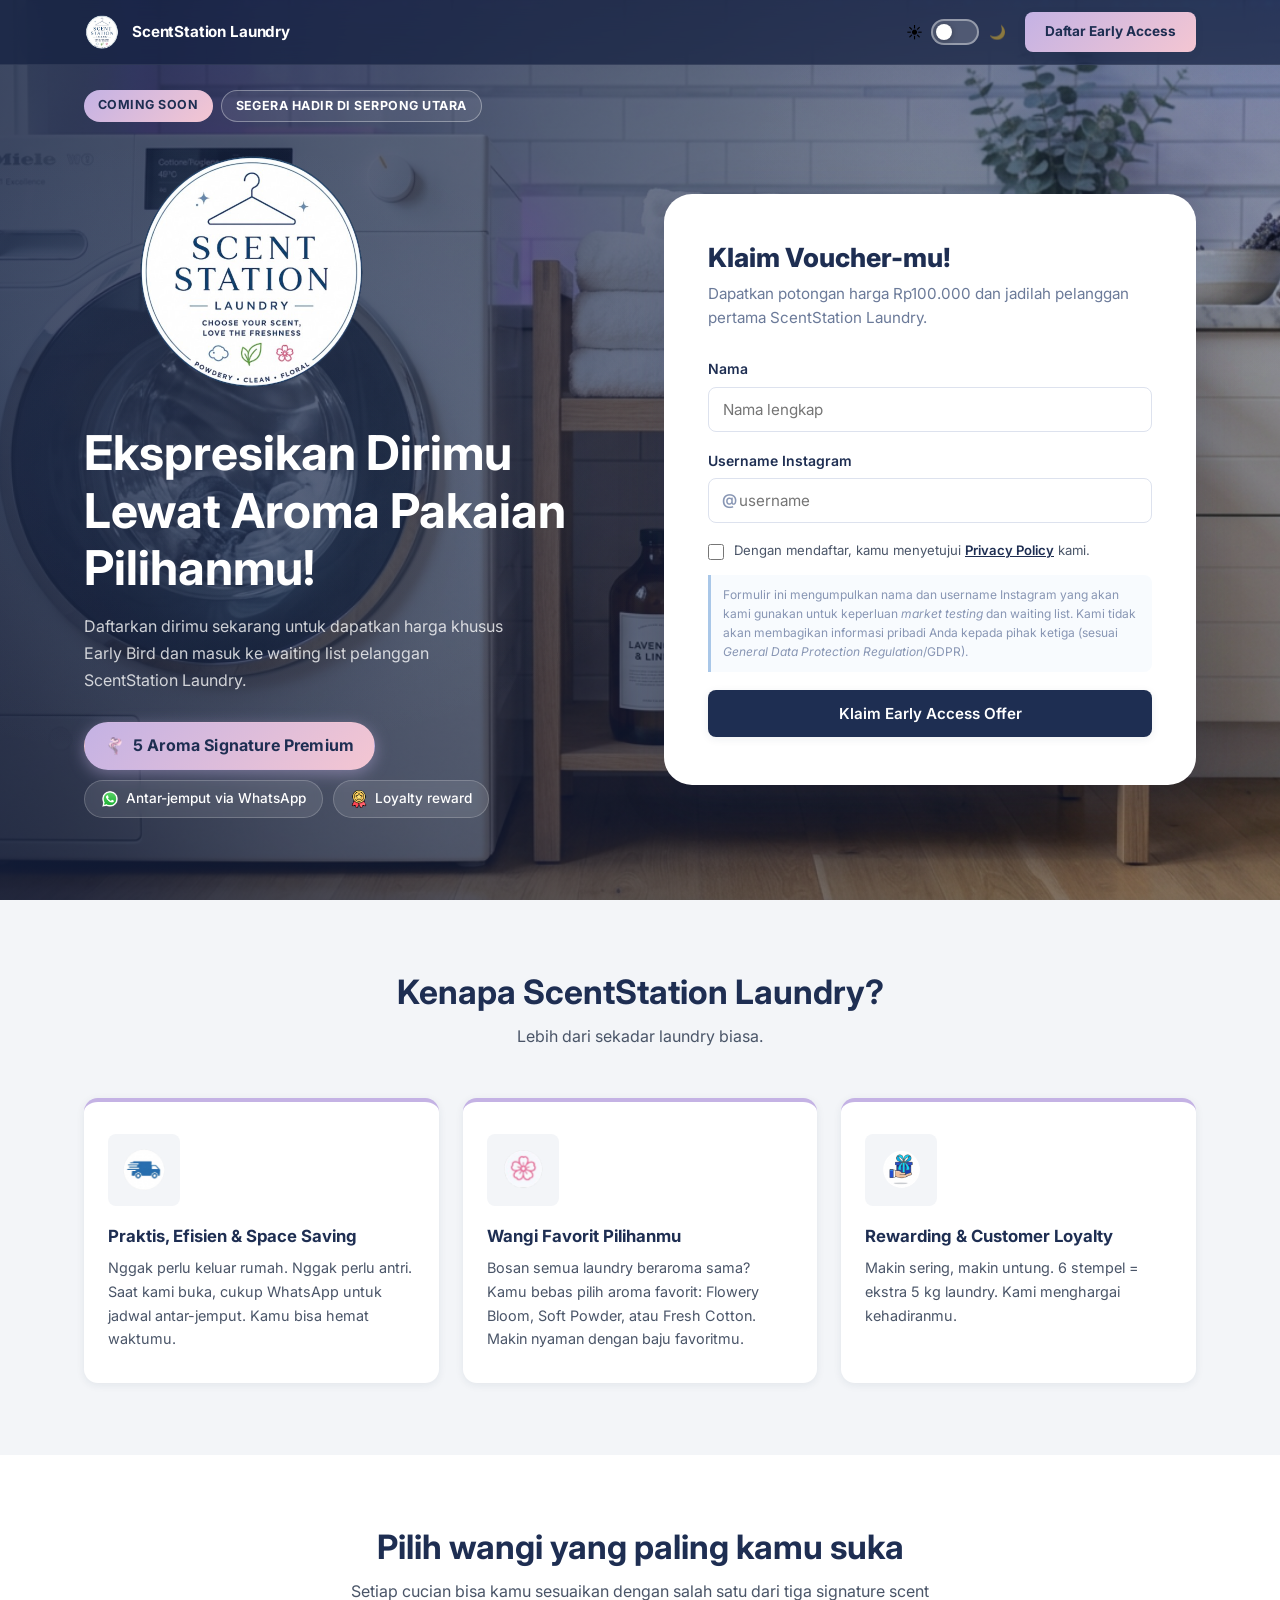
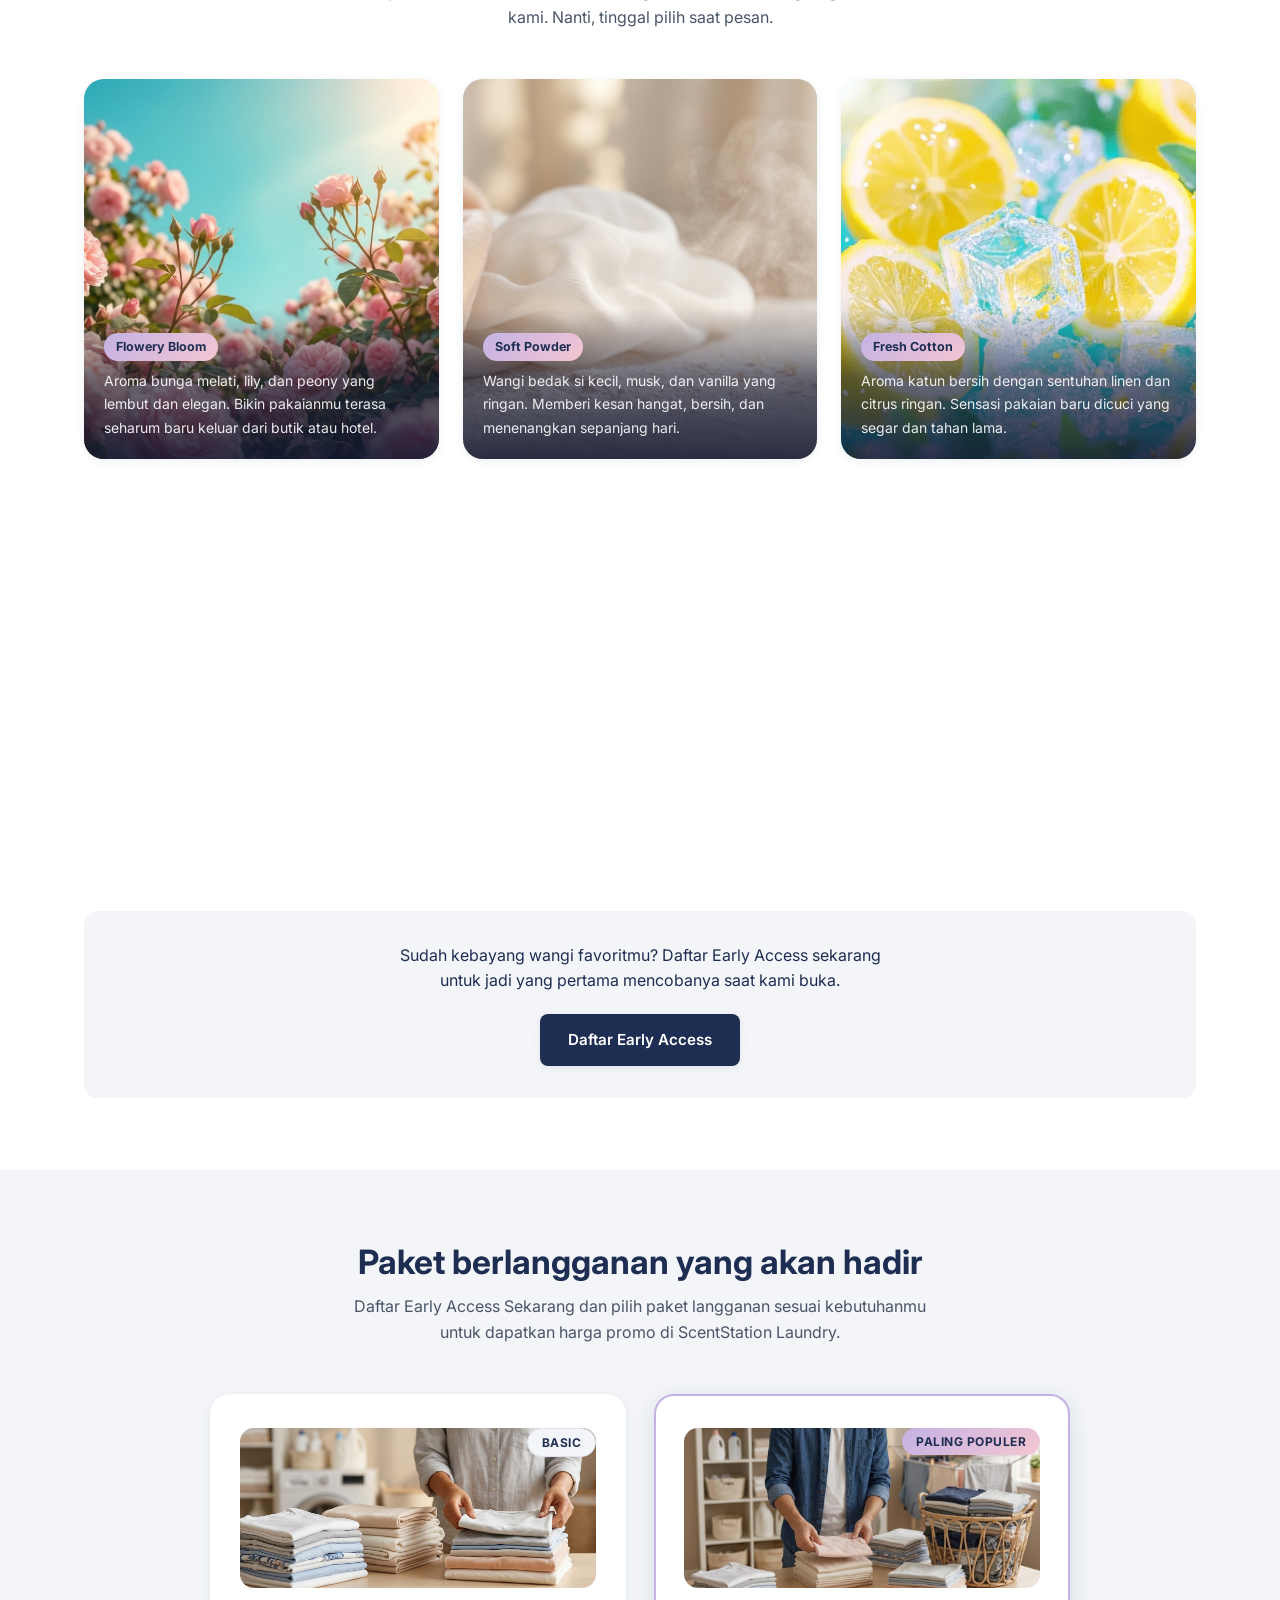
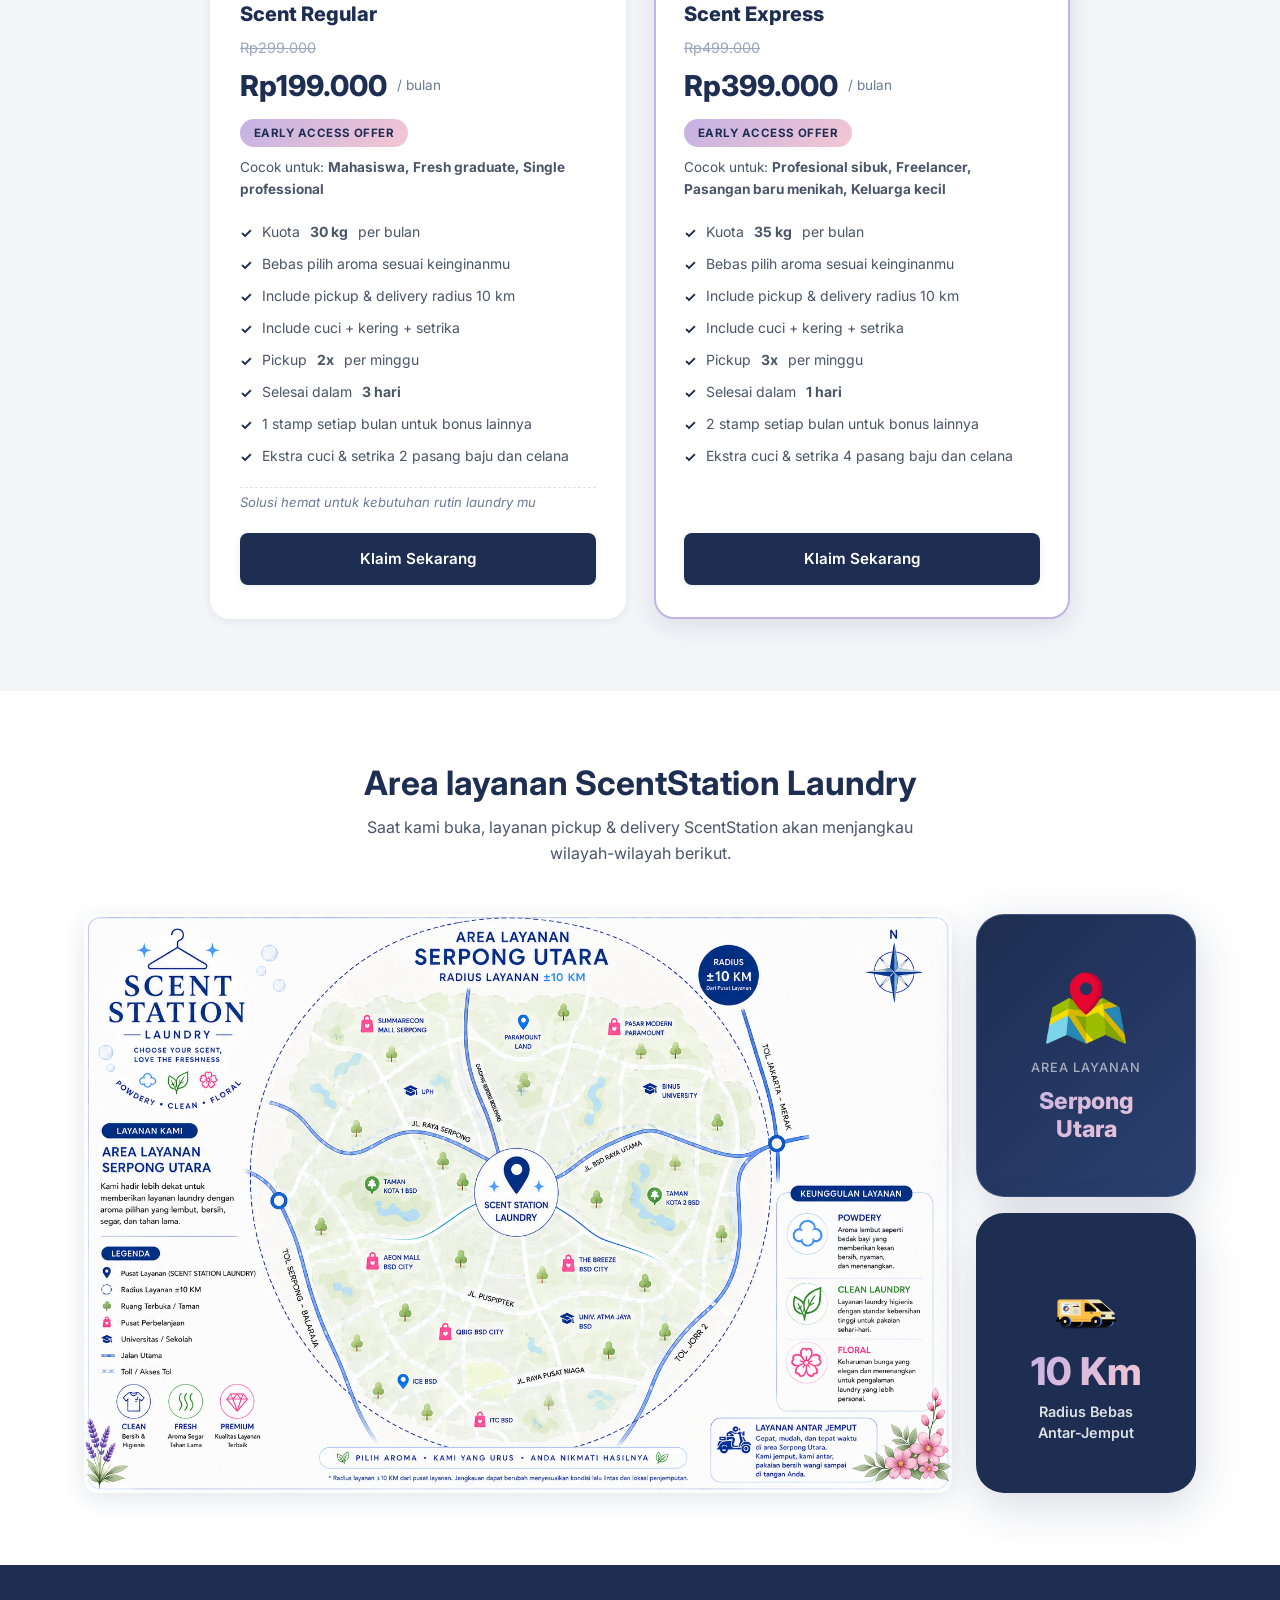
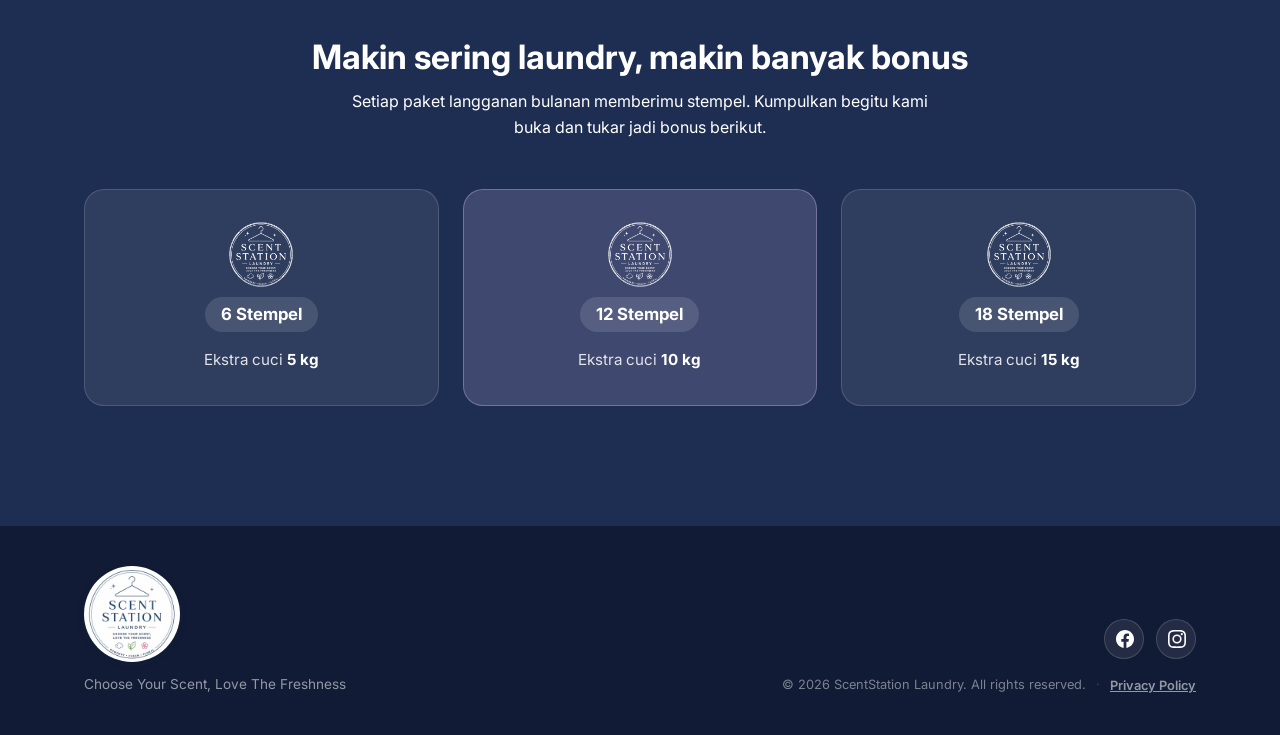
==== commit e3cf7363: "Add GDPR statement in form, copyright footer, Facebook domain verification" ====
--- a/index.html
+++ b/index.html
@@ -8,6 +8,8 @@
   <meta name="description"
     content="ScentStation Laundry – Layanan laundry antar-jemput dengan personalisasi aroma. Segera hadir di Alam Sutera, Gading Serpong, dan BSD." />
   <link rel="icon" type="image/png" href="Assets/Favicon_SSL.png" />
+
+  <meta name="facebook-domain-verification" content="gn1rxhuaco2qdru49aqig0e1wasr72" />
 
   <!-- Preconnect for fonts -->
   <link rel="preconnect" href="https://fonts.googleapis.com" />
@@ -169,6 +171,10 @@
               </label>
             </div>
             <span class="form-error" id="consentError">Kamu perlu menyetujui Privacy Policy untuk melanjutkan.</span>
+
+            <p class="form-gdpr">
+              Formulir ini mengumpulkan nama dan username Instagram yang akan kami gunakan untuk keperluan <em>market testing</em> dan waiting list. Kami tidak akan membagikan informasi pribadi Anda kepada pihak ketiga (sesuai <em>General Data Protection Regulation</em>/GDPR).
+            </p>
 
             <button type="submit" class="btn btn--primary btn--full" id="submitBtn">
               Klaim Early Access Offer
@@ -534,13 +540,30 @@
           </a>
         </div>
         <div class="footer__copy">
-          <span>&copy; 2026 ScentStation Laundry</span>
+          <span>&copy; 2026 ScentStation Laundry. All rights reserved.</span>
           <span class="footer__divider">&middot;</span>
           <button type="button" class="link-btn" id="openPrivacyFooter">Privacy Policy</button>
         </div>
       </div>
     </div>
   </footer>
+
+  <!-- =========================================
+       THANK YOU POP-UP
+  ========================================== -->
+  <div class="overlay" id="thankyouOverlay" role="dialog" aria-modal="true" aria-labelledby="thankyouTitle" hidden>
+    <div class="popup popup--thankyou">
+      <button class="popup__close" id="closeThankyou" aria-label="Tutup">&#x2715;</button>
+      <img src="Assets/voucherbox-icon.png" alt="Voucher ScentStation Laundry" class="popup__voucher-img" />
+      <h2 class="popup__title" id="thankyouTitle">Kamu sudah masuk daftar!</h2>
+      <p class="popup__body" id="thankyouBody">
+        Terima kasih sudah gabung Waiting List ScentStation Laundry,
+        <strong id="thankyouName"></strong>.
+        Kami akan DM kamu di Instagram begitu kami resmi buka. Sampai jumpa!
+      </p>
+      <button class="btn btn--primary" id="closeThankyouBtn">Tutup</button>
+    </div>
+  </div>
 
   <!-- =========================================
        PRIVACY POLICY POP-UP
--- a/style.css
+++ b/style.css
@@ -796,6 +796,17 @@
   margin-top: 18px;
 }
 
+.form-gdpr {
+  font-size: .75rem;
+  color: #8896b4;
+  line-height: 1.6;
+  margin-top: 14px;
+  padding: 10px 12px;
+  background: rgba(169, 199, 232, .08);
+  border-left: 3px solid var(--soft-blue);
+  border-radius: 0 var(--radius-sm) var(--radius-sm) 0;
+}
+
 /* ── 9. VALUE CARDS ──────────────────────────── */
 .cards-3 {
   display: grid;
@@ -1309,7 +1320,7 @@
   display: flex;
   flex-direction: row;
   justify-content: space-between;
-  align-items: center;
+  align-items: flex-end;
   text-align: left;
 }
 
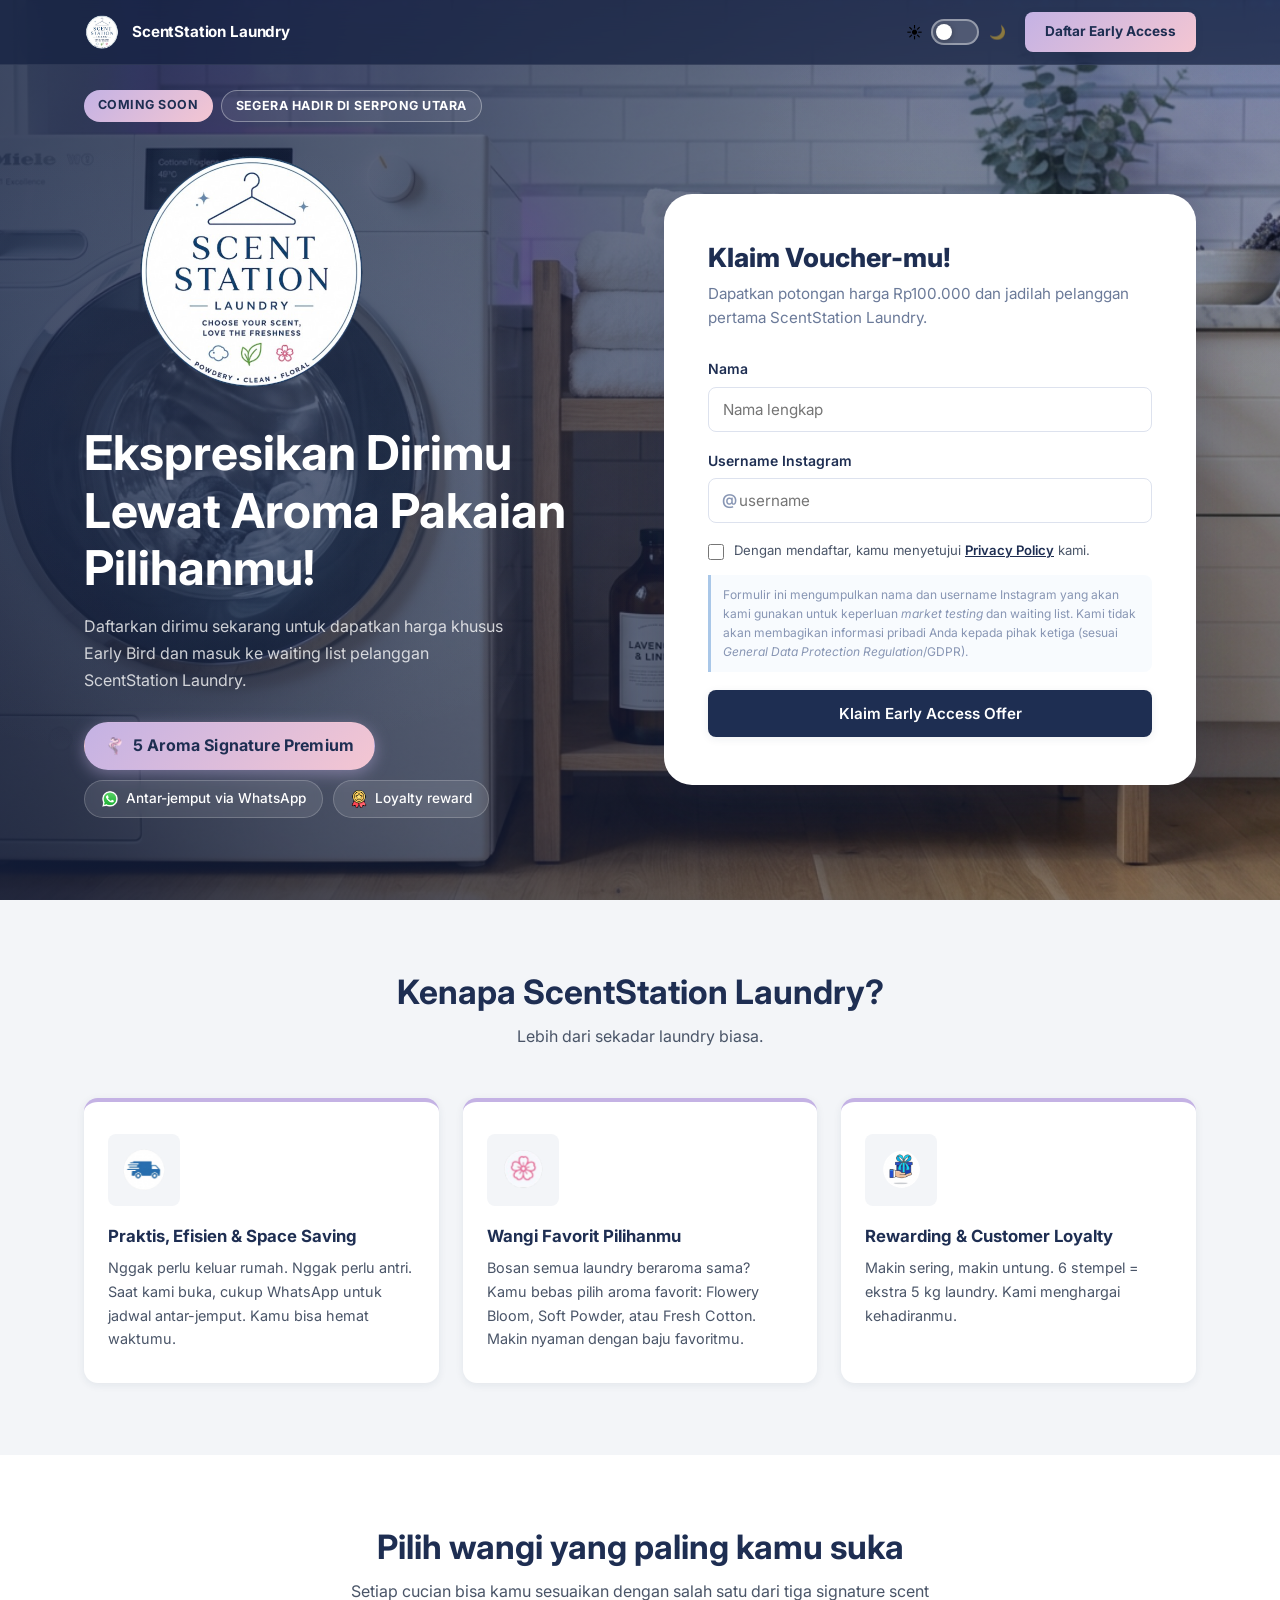
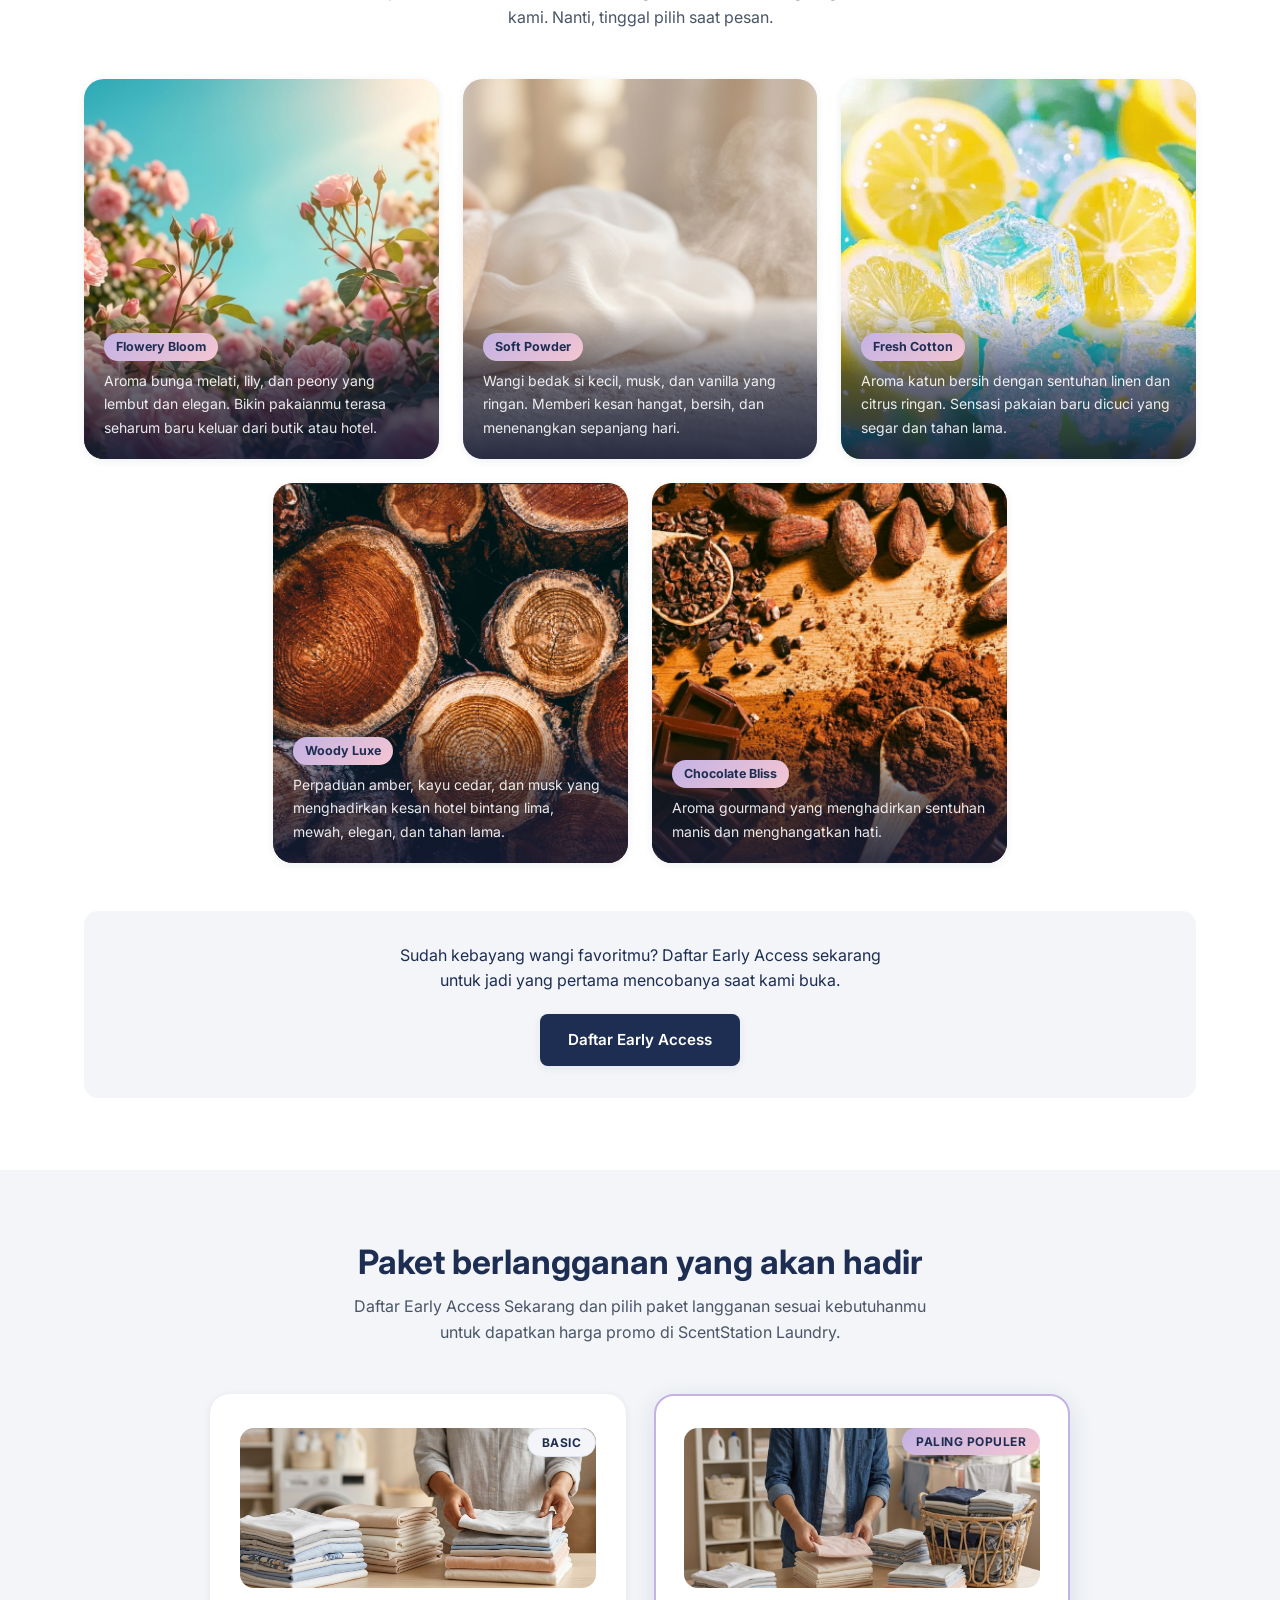
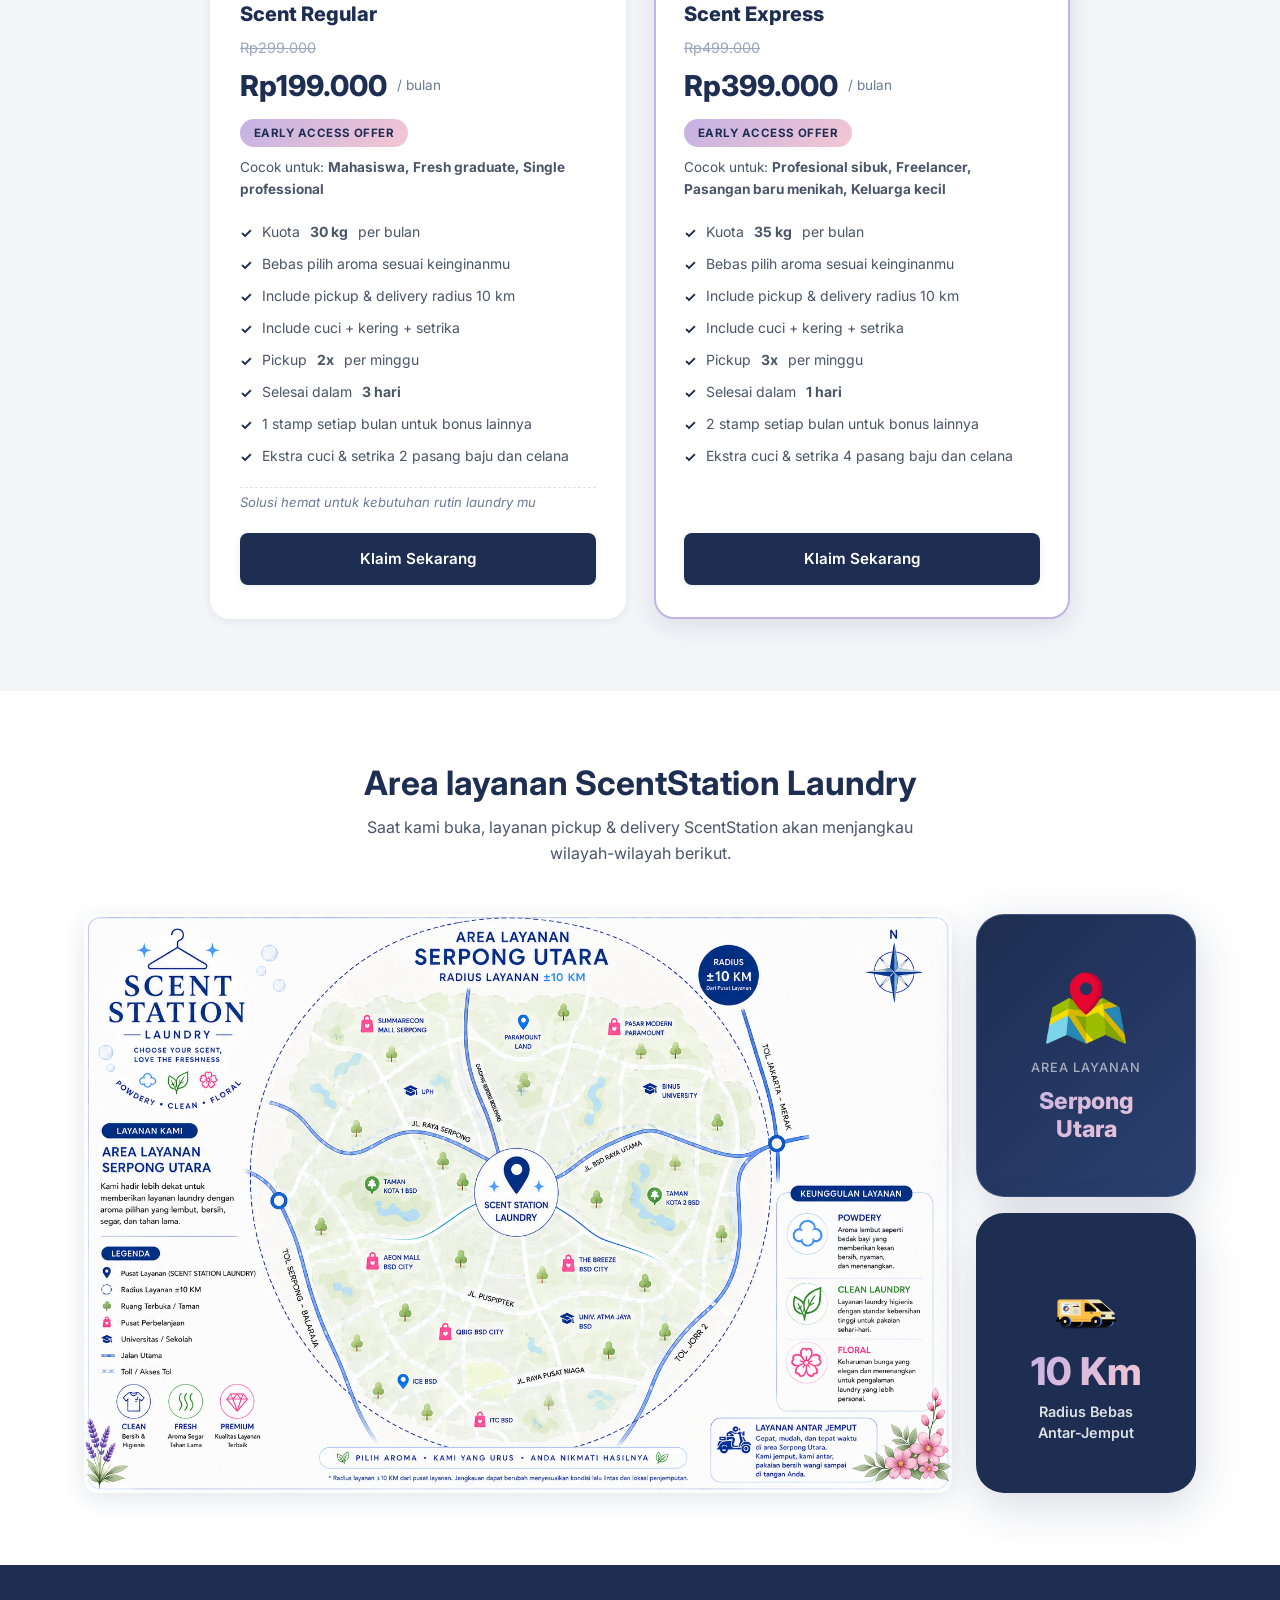
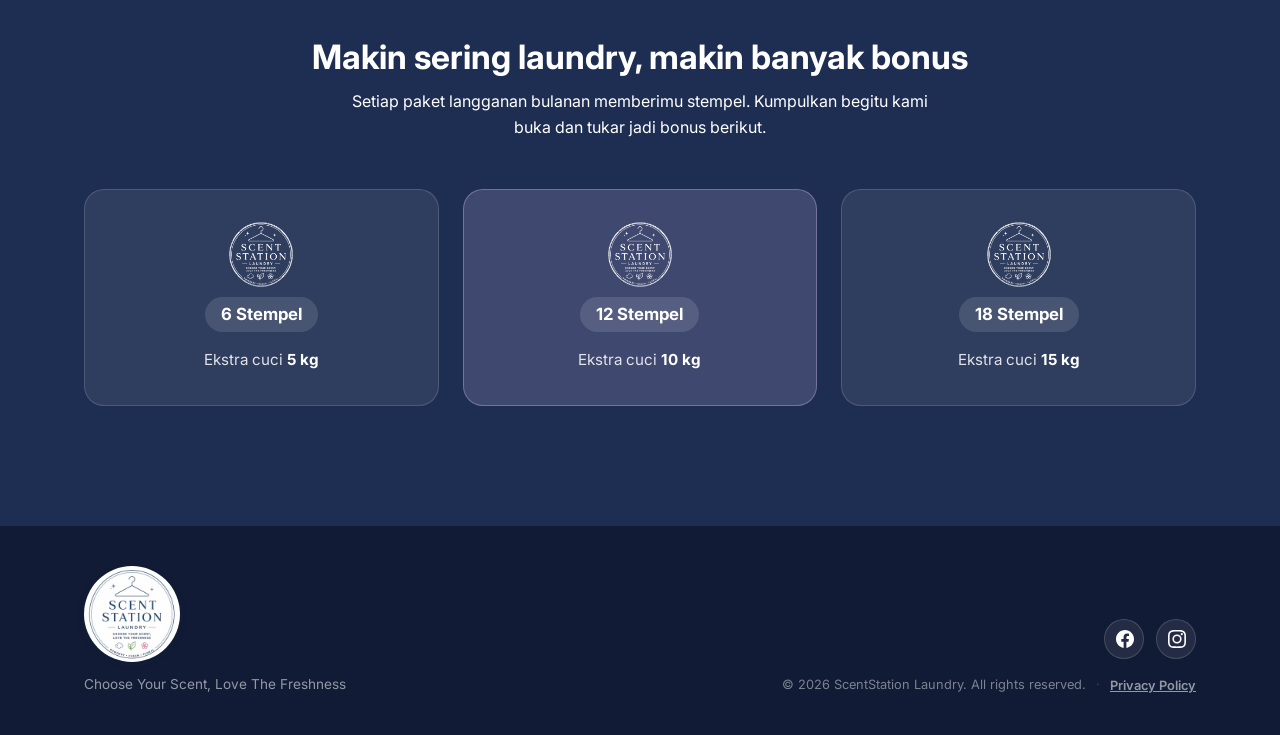
==== commit 51ed19ad: "Add Google Ads AW-18409890329 tag and conversion tracking" ====
--- a/index.html
+++ b/index.html
@@ -32,11 +32,13 @@
 
   <!-- Google tag (gtag.js) -->
   <script async src="https://www.googletagmanager.com/gtag/js?id=G-CTFJGKZ987"></script>
+  <script async src="https://www.googletagmanager.com/gtag/js?id=AW-18409890329"></script>
   <script>
     window.dataLayer = window.dataLayer || [];
     function gtag(){dataLayer.push(arguments);}
     gtag('js', new Date());
     gtag('config', 'G-CTFJGKZ987');
+    gtag('config', 'AW-18409890329');
   </script>
 
   <!-- Meta Pixel Code -->
--- a/style.css
+++ b/style.css
@@ -2098,10 +2098,14 @@
     flex-direction: column;
     text-align: center;
     gap: 24px;
+    align-items: center;
   }
 
   .footer__brand {
     text-align: center;
+    display: flex;
+    flex-direction: column;
+    align-items: center;
   }
 
   .footer__logo-wrap {
@@ -2121,6 +2125,8 @@
     flex-direction: column;
     gap: 8px;
     justify-content: center;
+    align-items: center;
+    text-align: center;
   }
 
   .footer__divider {
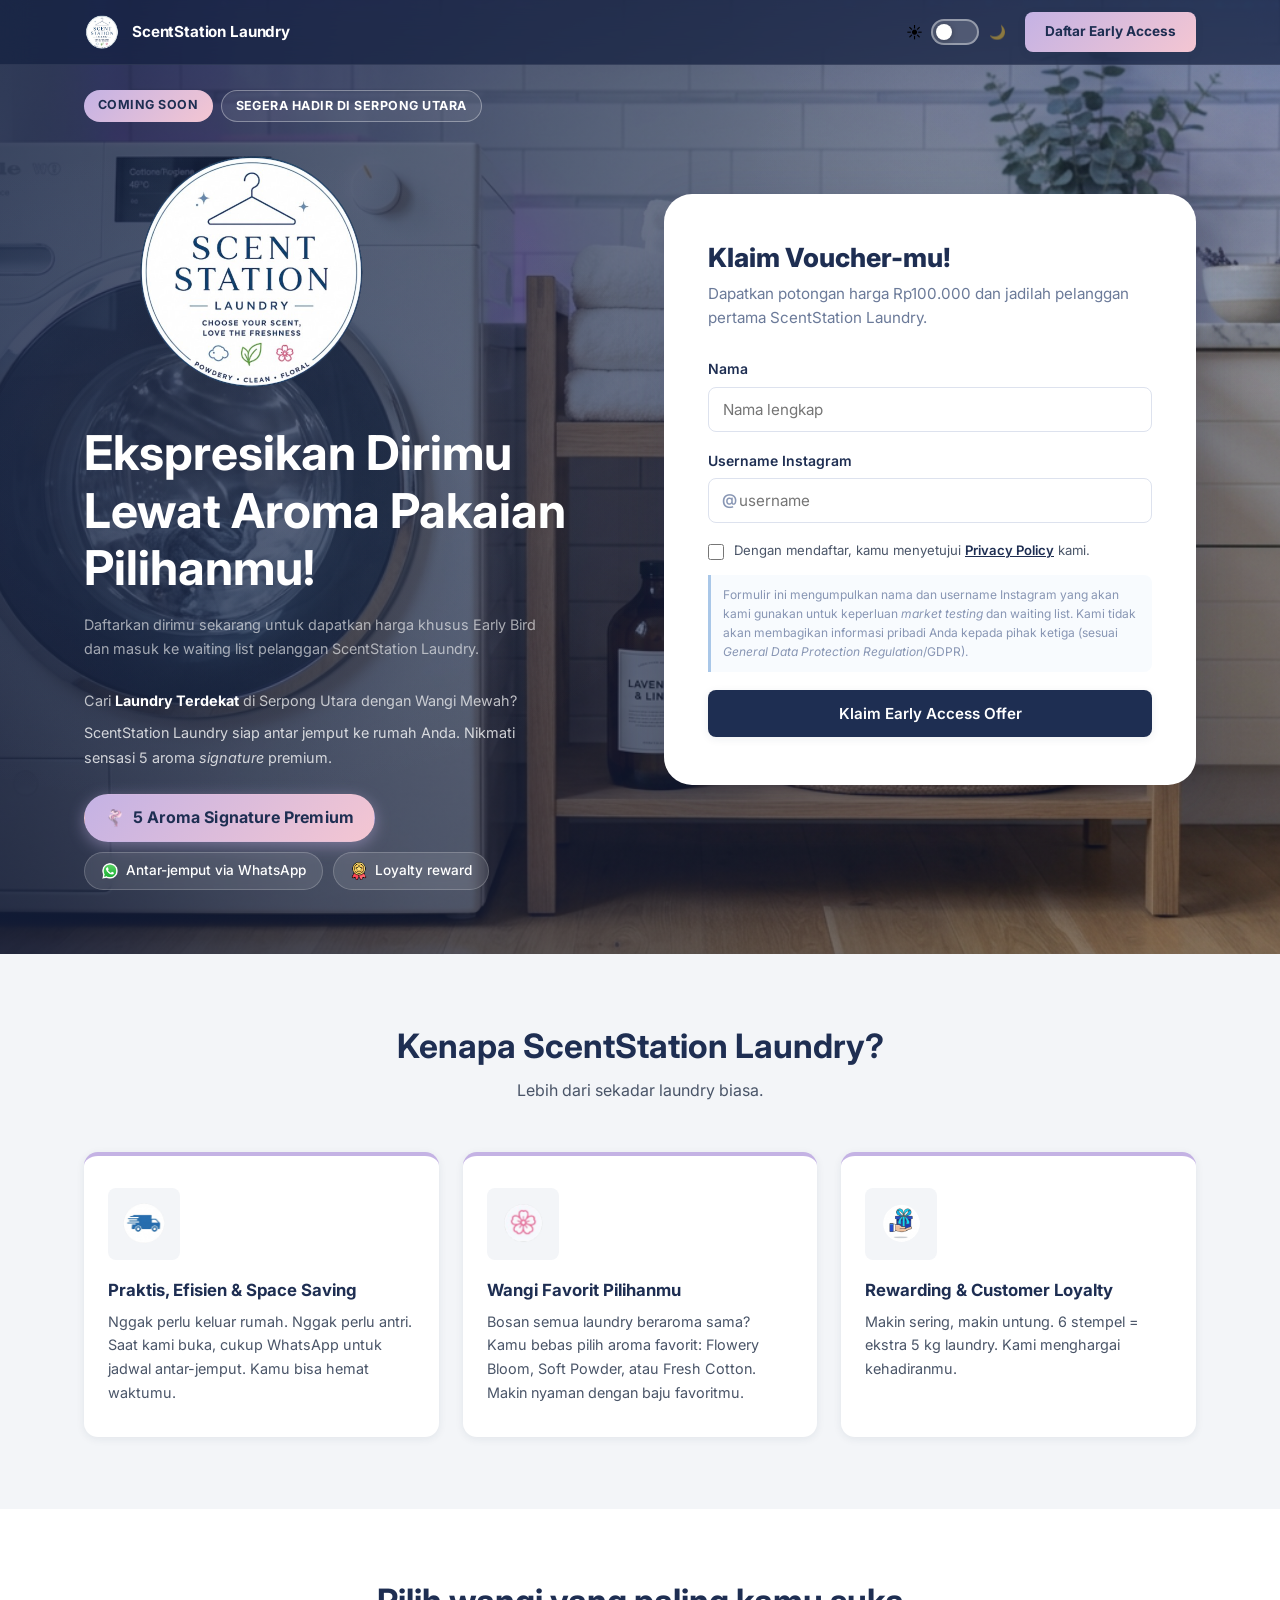
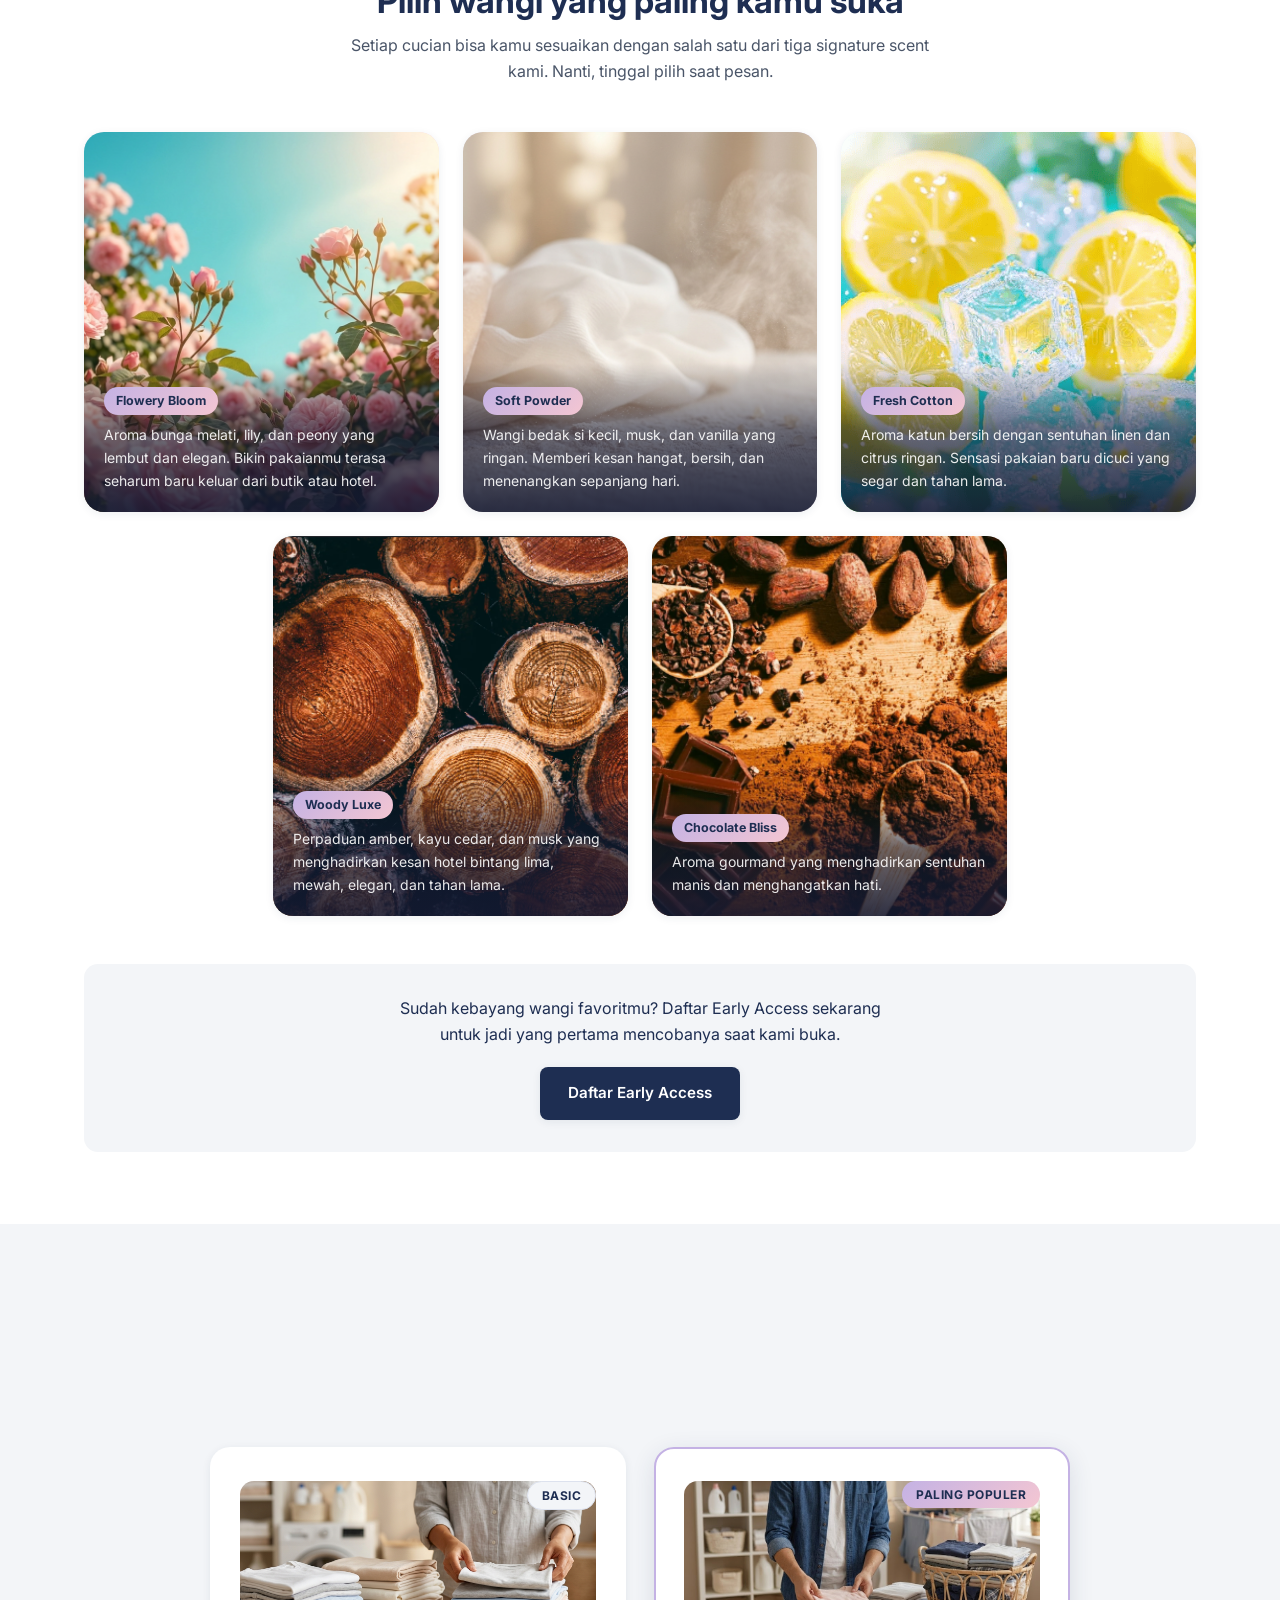
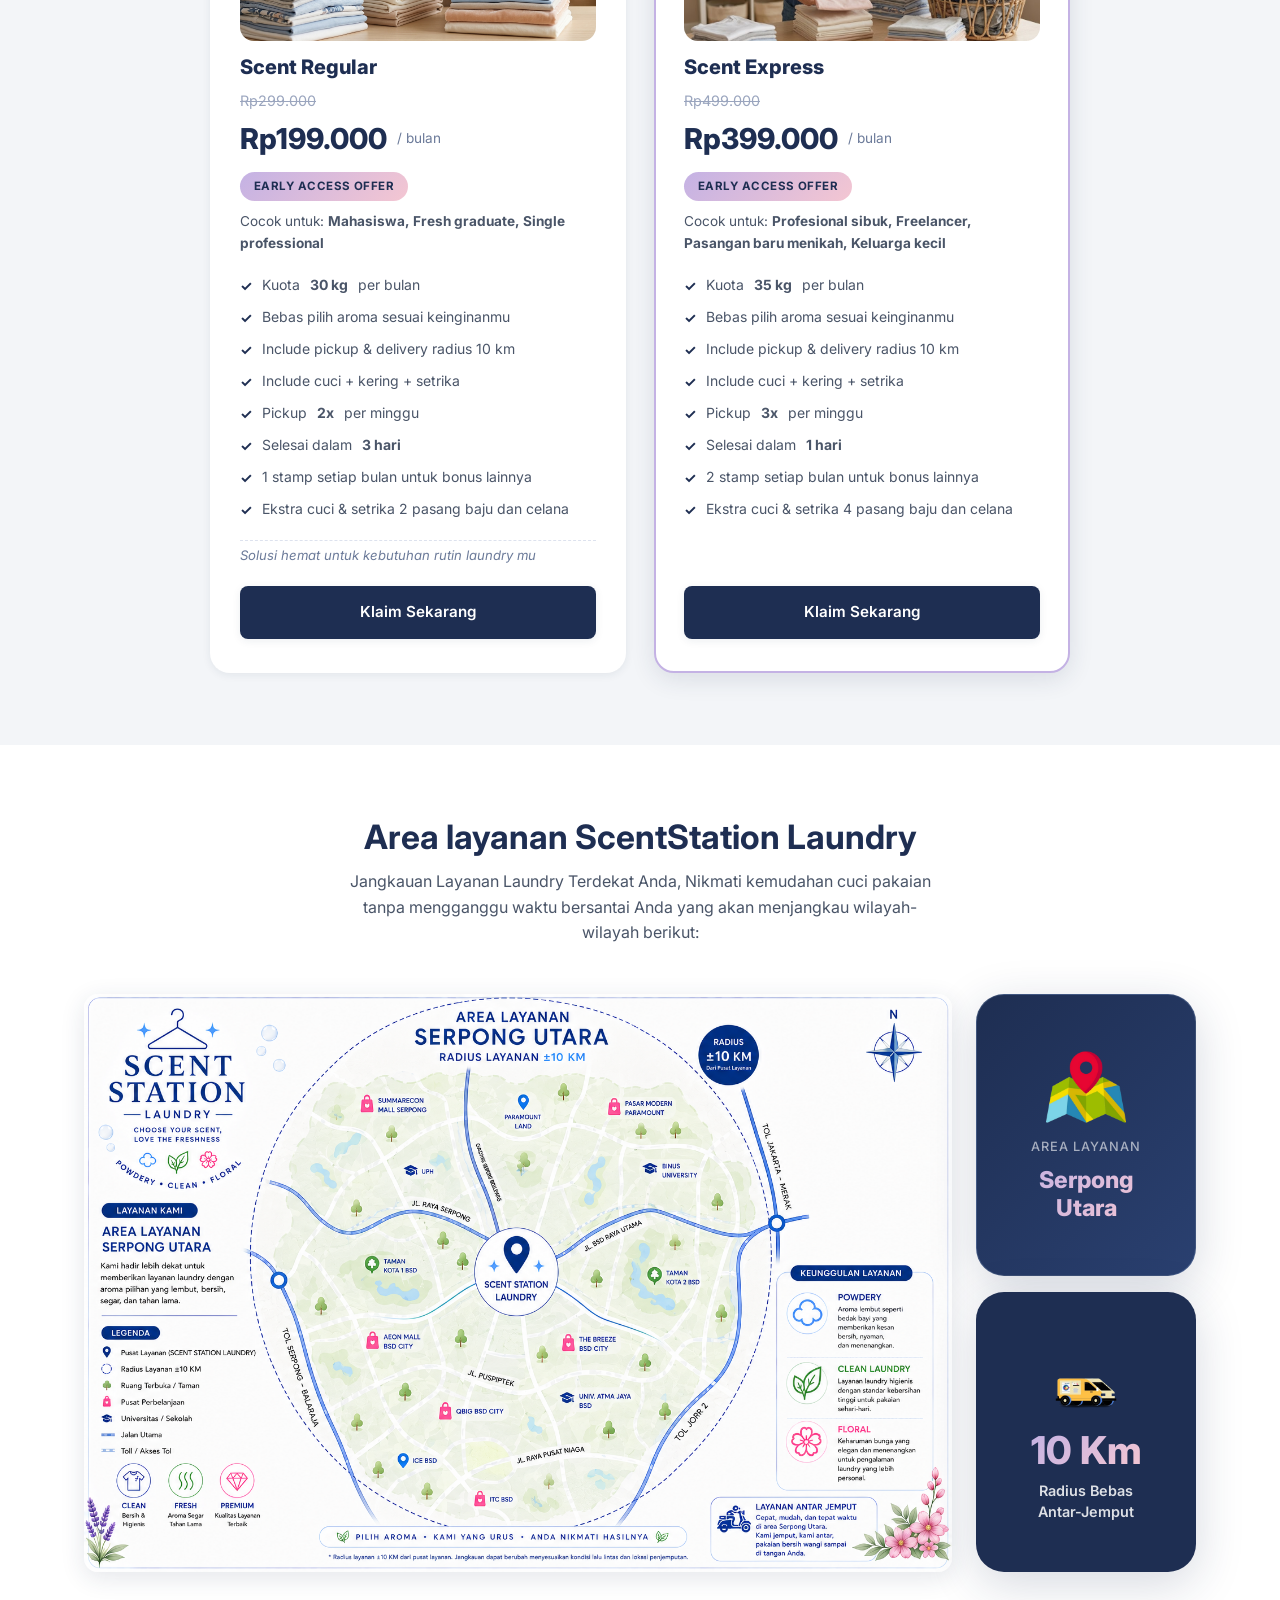
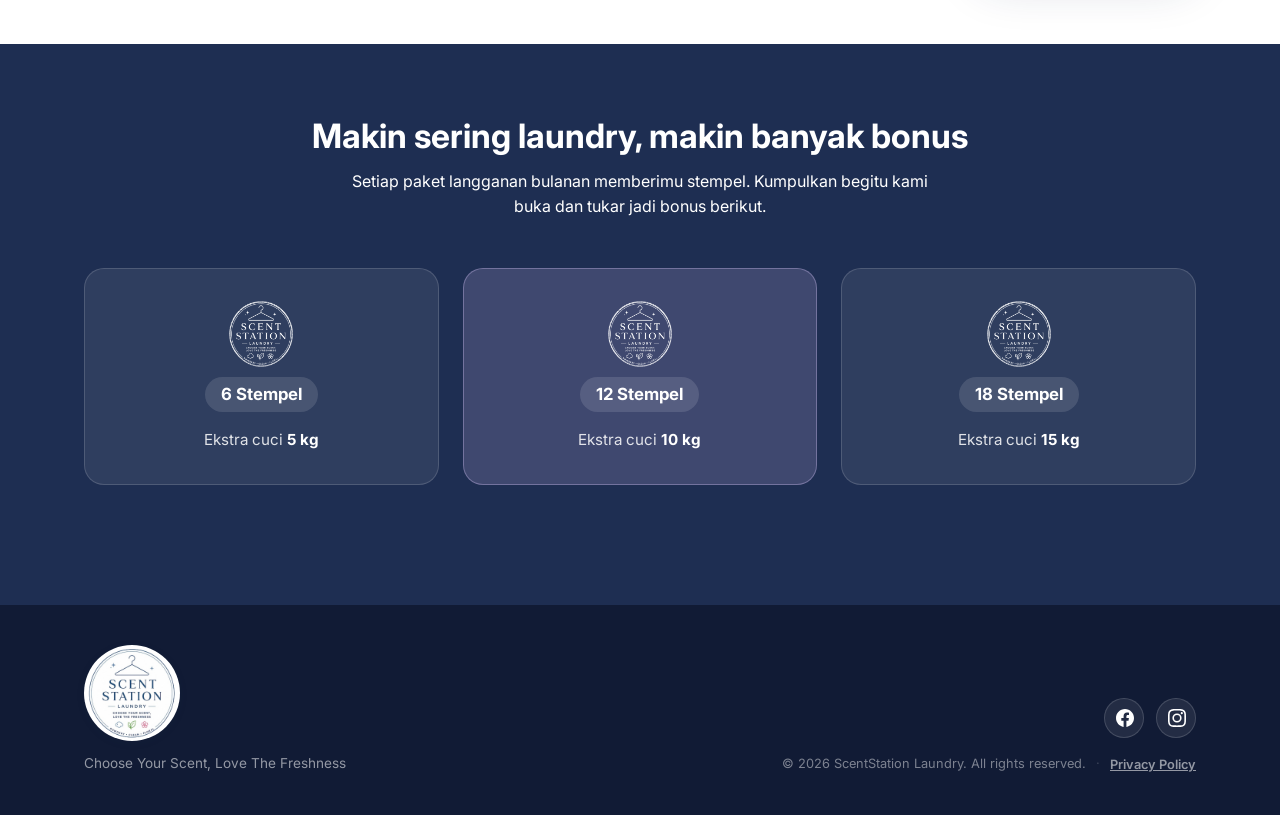
==== commit d5ae3af3: "Update hero copy, area section text, font sizes, mobile order, footer alignment" ====
--- a/index.html
+++ b/index.html
@@ -32,13 +32,11 @@
 
   <!-- Google tag (gtag.js) -->
   <script async src="https://www.googletagmanager.com/gtag/js?id=G-CTFJGKZ987"></script>
-  <script async src="https://www.googletagmanager.com/gtag/js?id=AW-18409890329"></script>
   <script>
     window.dataLayer = window.dataLayer || [];
     function gtag(){dataLayer.push(arguments);}
     gtag('js', new Date());
     gtag('config', 'G-CTFJGKZ987');
-    gtag('config', 'AW-18409890329');
   </script>
 
   <!-- Meta Pixel Code -->
@@ -118,10 +116,16 @@
         </div>
 
         <h1 class="hero__headline">Ekspresikan Dirimu<br />Lewat Aroma Pakaian Pilihanmu!</h1>
-        <p class="hero__subheadline">
+
+        <p class="hero__subheadline hero__subheadline--secondary">
           Daftarkan dirimu sekarang untuk dapatkan harga khusus Early Bird
           dan masuk ke waiting list pelanggan ScentStation&nbsp;Laundry.
         </p>
+
+        <p class="hero__seo-label">Cari <strong>Laundry Terdekat</strong> di Serpong Utara dengan Wangi Mewah?</p>
+
+        <p class="hero__subheadline">
+          ScentStation Laundry siap antar jemput ke rumah Anda. Nikmati sensasi 5 aroma <em>signature</em> premium.</p>
 
         <div class="hero__chips">
           <span class="chip chip--featured">
@@ -437,8 +441,7 @@
       <div class="section-header">
         <h2 class="section-title">Area layanan ScentStation Laundry</h2>
         <p class="section-sub">
-          Saat kami buka, layanan pickup &amp; delivery ScentStation akan menjangkau wilayah-wilayah
-          berikut.
+          Jangkauan Layanan Laundry Terdekat Anda, Nikmati kemudahan cuci pakaian tanpa mengganggu waktu bersantai Anda yang akan menjangkau wilayah-wilayah berikut:
         </p>
       </div>
 
--- a/style.css
+++ b/style.css
@@ -623,11 +623,30 @@
 }
 
 .hero__subheadline {
-  font-size: 1rem;
+  font-size: .9rem;
   color: rgba(255, 255, 255, .78);
   max-width: 460px;
+  margin-bottom: 24px;
+  line-height: 1.7;
+}
+
+.hero__subheadline--secondary {
+  font-size: .9rem;
+  color: rgba(255, 255, 255, .6);
   margin-bottom: 28px;
-  line-height: 1.7;
+}
+
+.hero__seo-label {
+  font-size: .9rem;
+  color: rgba(255, 255, 255, .7);
+  margin-bottom: 10px;
+  font-weight: 400;
+  line-height: 1.5;
+}
+
+.hero__seo-label strong {
+  color: var(--white);
+  font-weight: 700;
 }
 
 .hero__chips {
@@ -1890,7 +1909,7 @@
   }
 
   .hero__subheadline {
-    order: 3;
+    order: 5;
     display: block;
     font-size: .78rem;
     line-height: 1.55;
@@ -1900,8 +1919,26 @@
     width: 100%;
   }
 
+  .hero__seo-label {
+    order: 4;
+    display: block;
+    font-size: .78rem;
+    color: rgba(255, 255, 255, .7);
+    text-align: center;
+    width: 100%;
+    margin: 8px 0 4px;
+  }
+
+  .hero__subheadline--secondary {
+    order: 3;
+    font-size: .72rem;
+    margin: 0 0 8px;
+    text-align: center;
+    width: 100%;
+  }
+
   .hero__chips {
-    order: 4;
+    order: 6;
     display: flex;
     flex-wrap: wrap;
     justify-content: center;
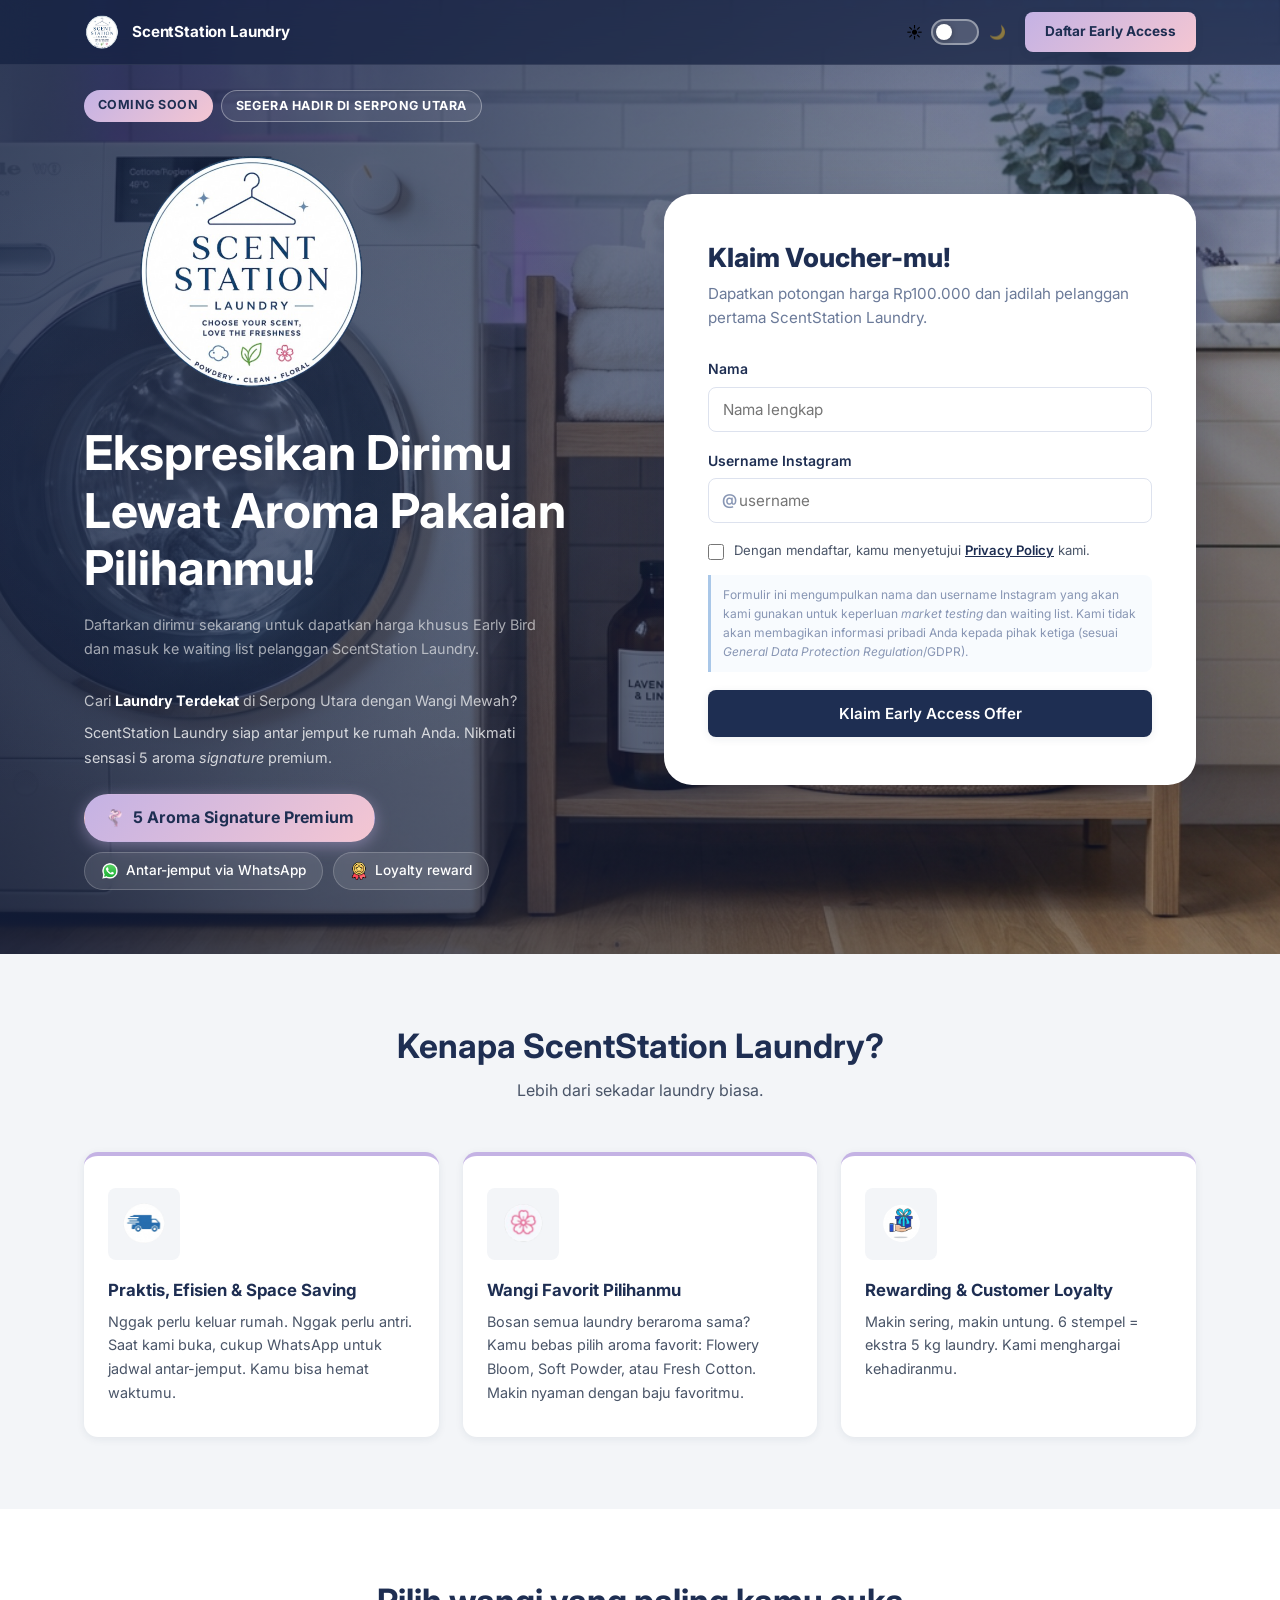
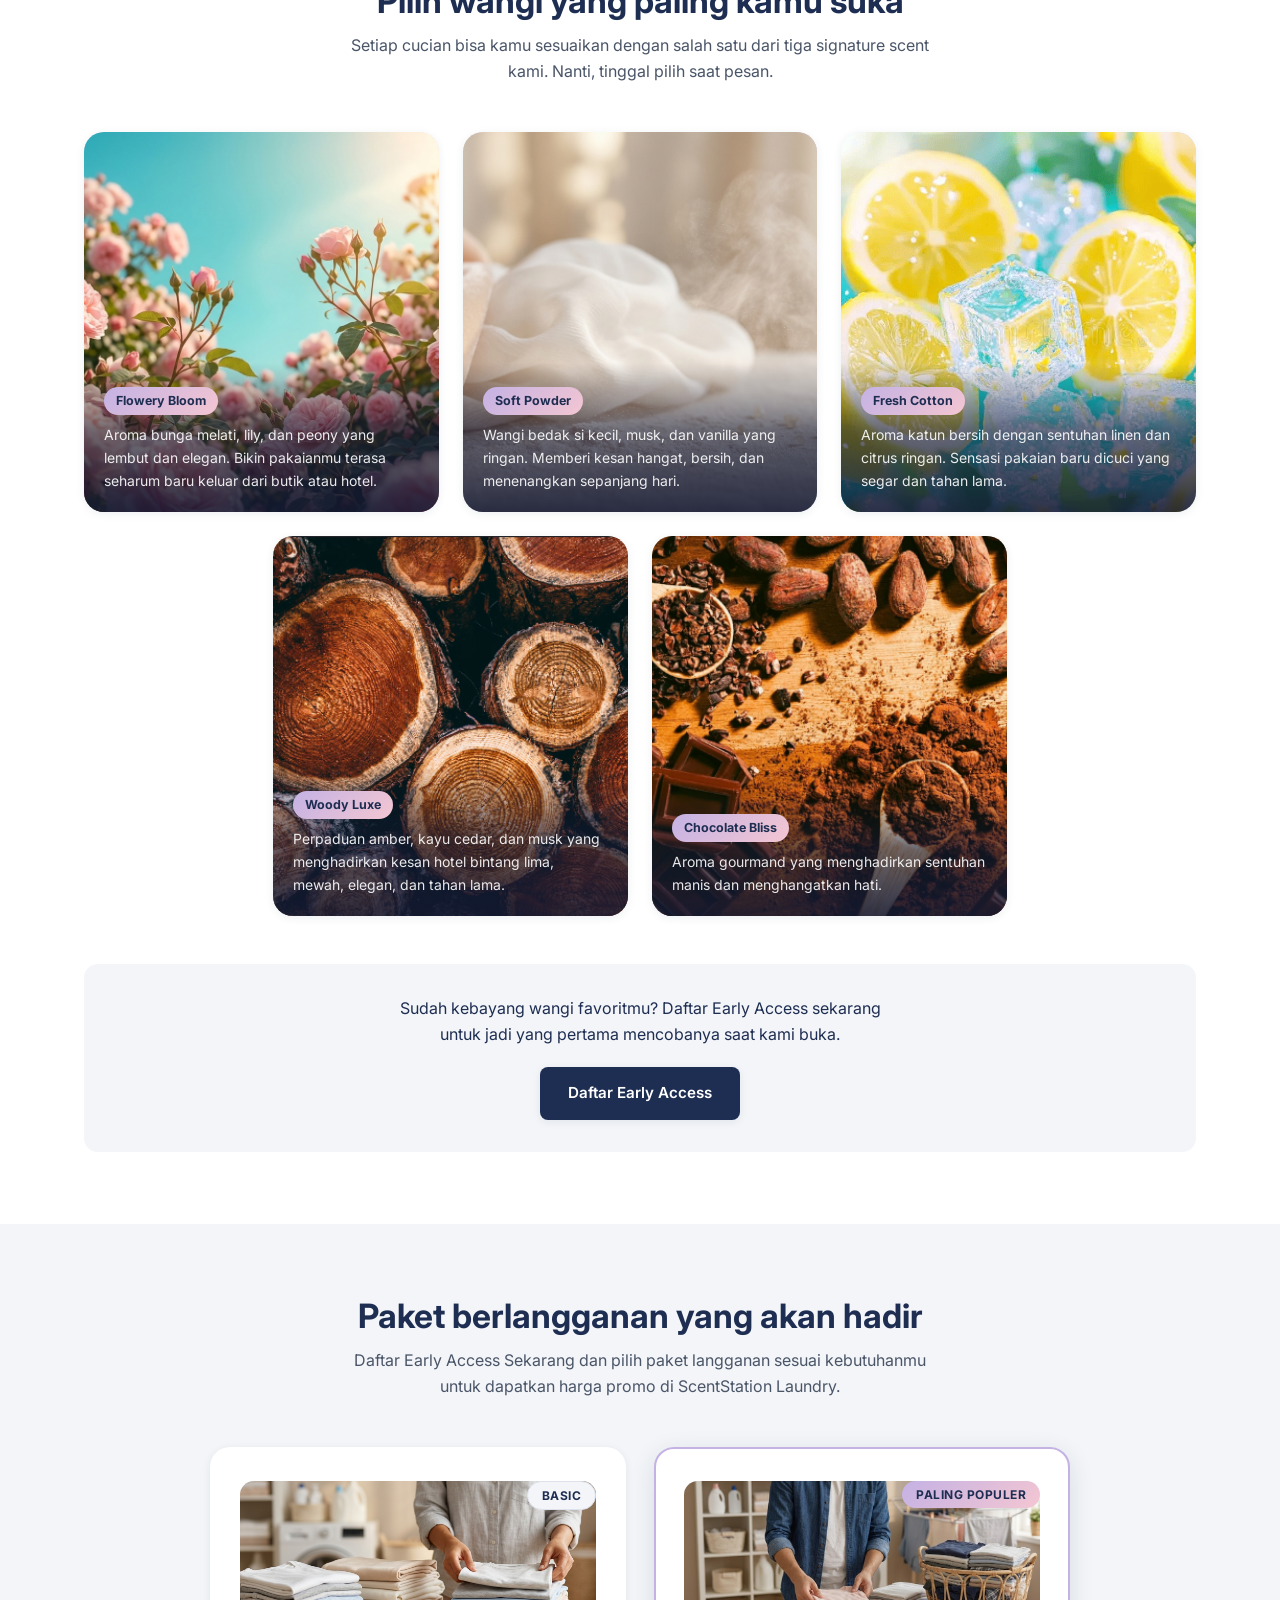
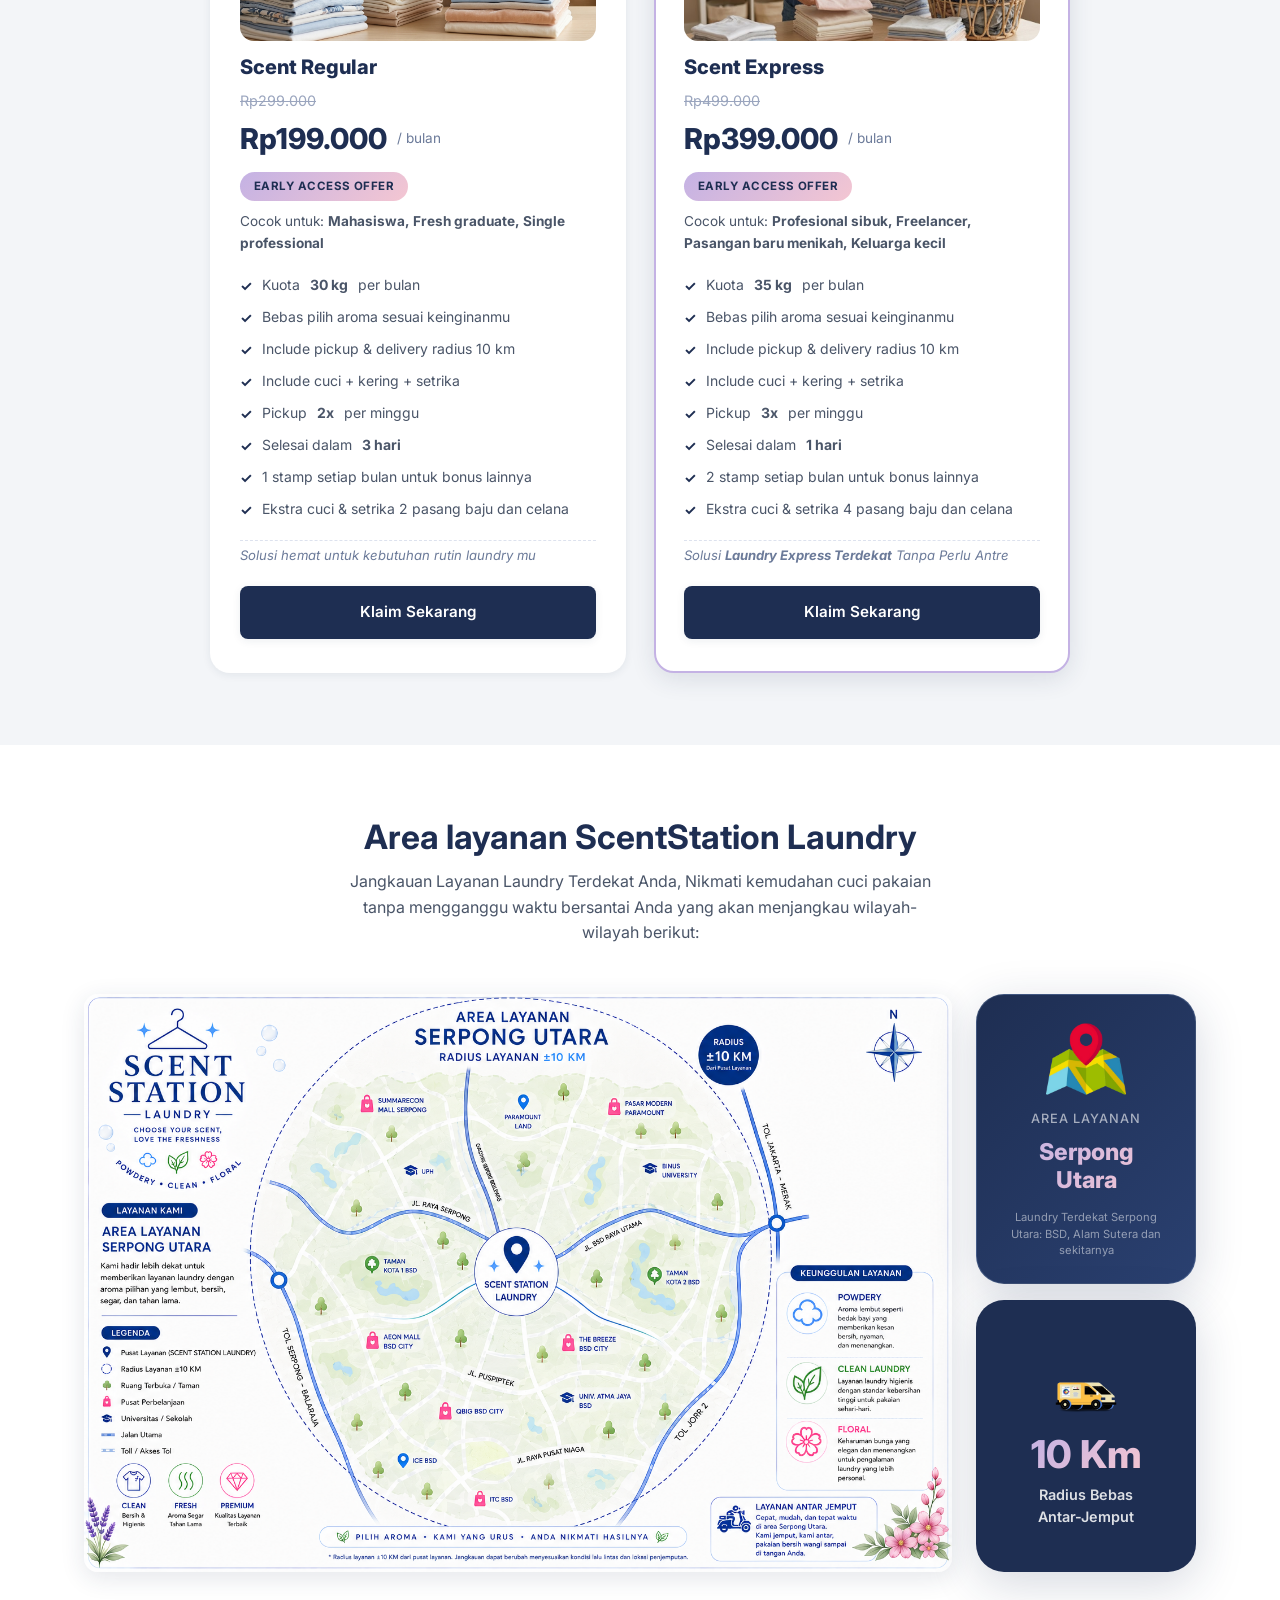
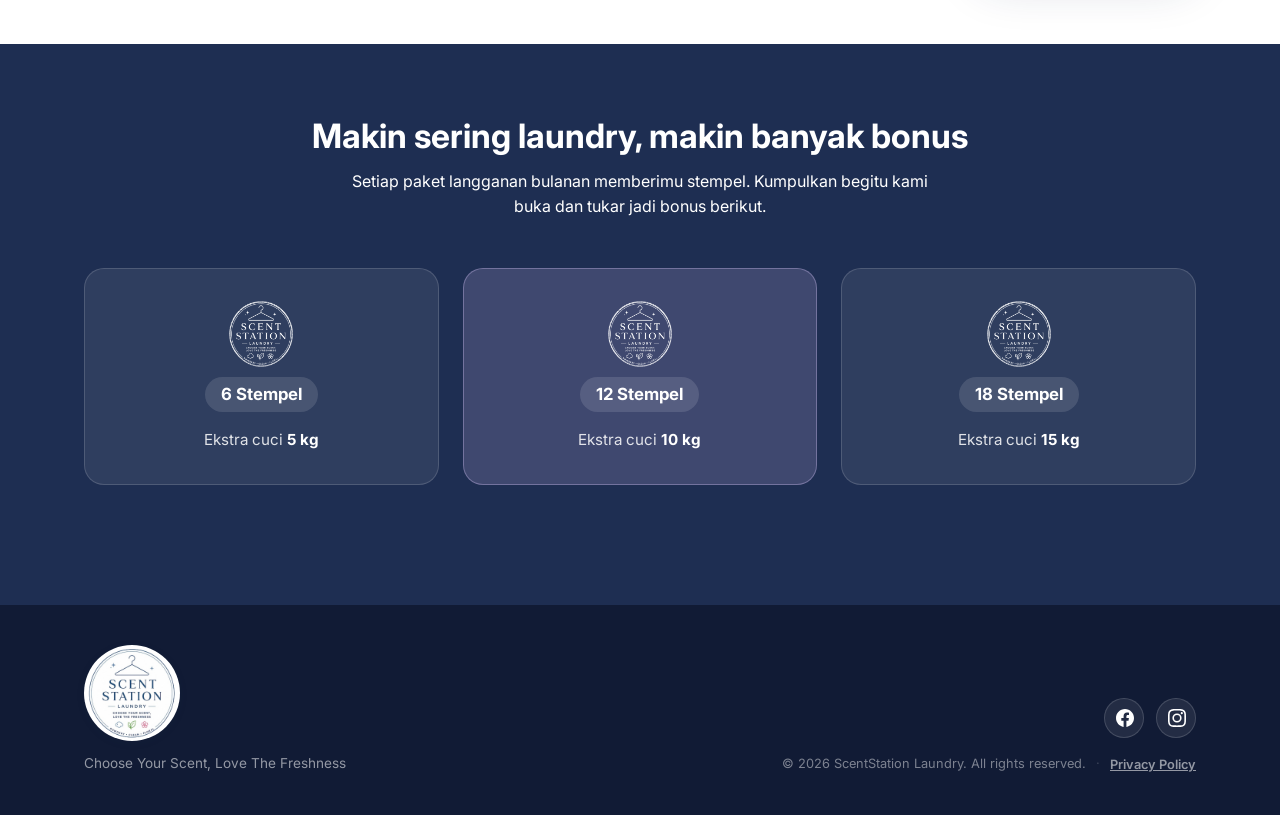
==== commit 622f8370: "Add coverage note area card, express card highlight, hero copy updates, area section text" ====
--- a/index.html
+++ b/index.html
@@ -424,12 +424,14 @@
             <li><span class="feat-icon">✓</span> Ekstra cuci &amp; setrika 4 pasang baju dan celana</li>
           </ul>
 
+          <p class="pricing-card__highlight">
+            Solusi <strong>Laundry Express Terdekat</strong> Tanpa Perlu Antre
+          </p>
+
           <a href="#hero" class="btn btn--primary btn--full pricing-btn" onclick="scrollToForm(event)">
             Klaim Sekarang
           </a>
         </div>
-
-      </div>
     </div>
   </section>
 
@@ -456,6 +458,7 @@
               width="40" height="40" loading="lazy" />
             <p class="area-radius-card__area-title">Area Layanan</p>
             <p class="area-radius-card__number area-radius-card__number--sm">Serpong Utara</p>
+            <p class="area-radius-card__coverage-note">Laundry Terdekat Serpong Utara: BSD, Alam Sutera dan sekitarnya</p>
           </div>
           <div class="area-radius-card">
             <img src="Assets/delivery.png" alt="Delivery" class="area-radius-card__icon area-radius-card__icon--colored"
--- a/style.css
+++ b/style.css
@@ -1251,6 +1251,14 @@
   line-height: 1.5;
 }
 
+.area-radius-card__coverage-note {
+  font-size: .7rem;
+  color: rgba(255, 255, 255, .5);
+  line-height: 1.5;
+  text-align: center;
+  margin-top: 4px;
+}
+
 /* ── 13. REWARD SECTION ──────────────────────── */
 .reward-grid {
   display: grid;
